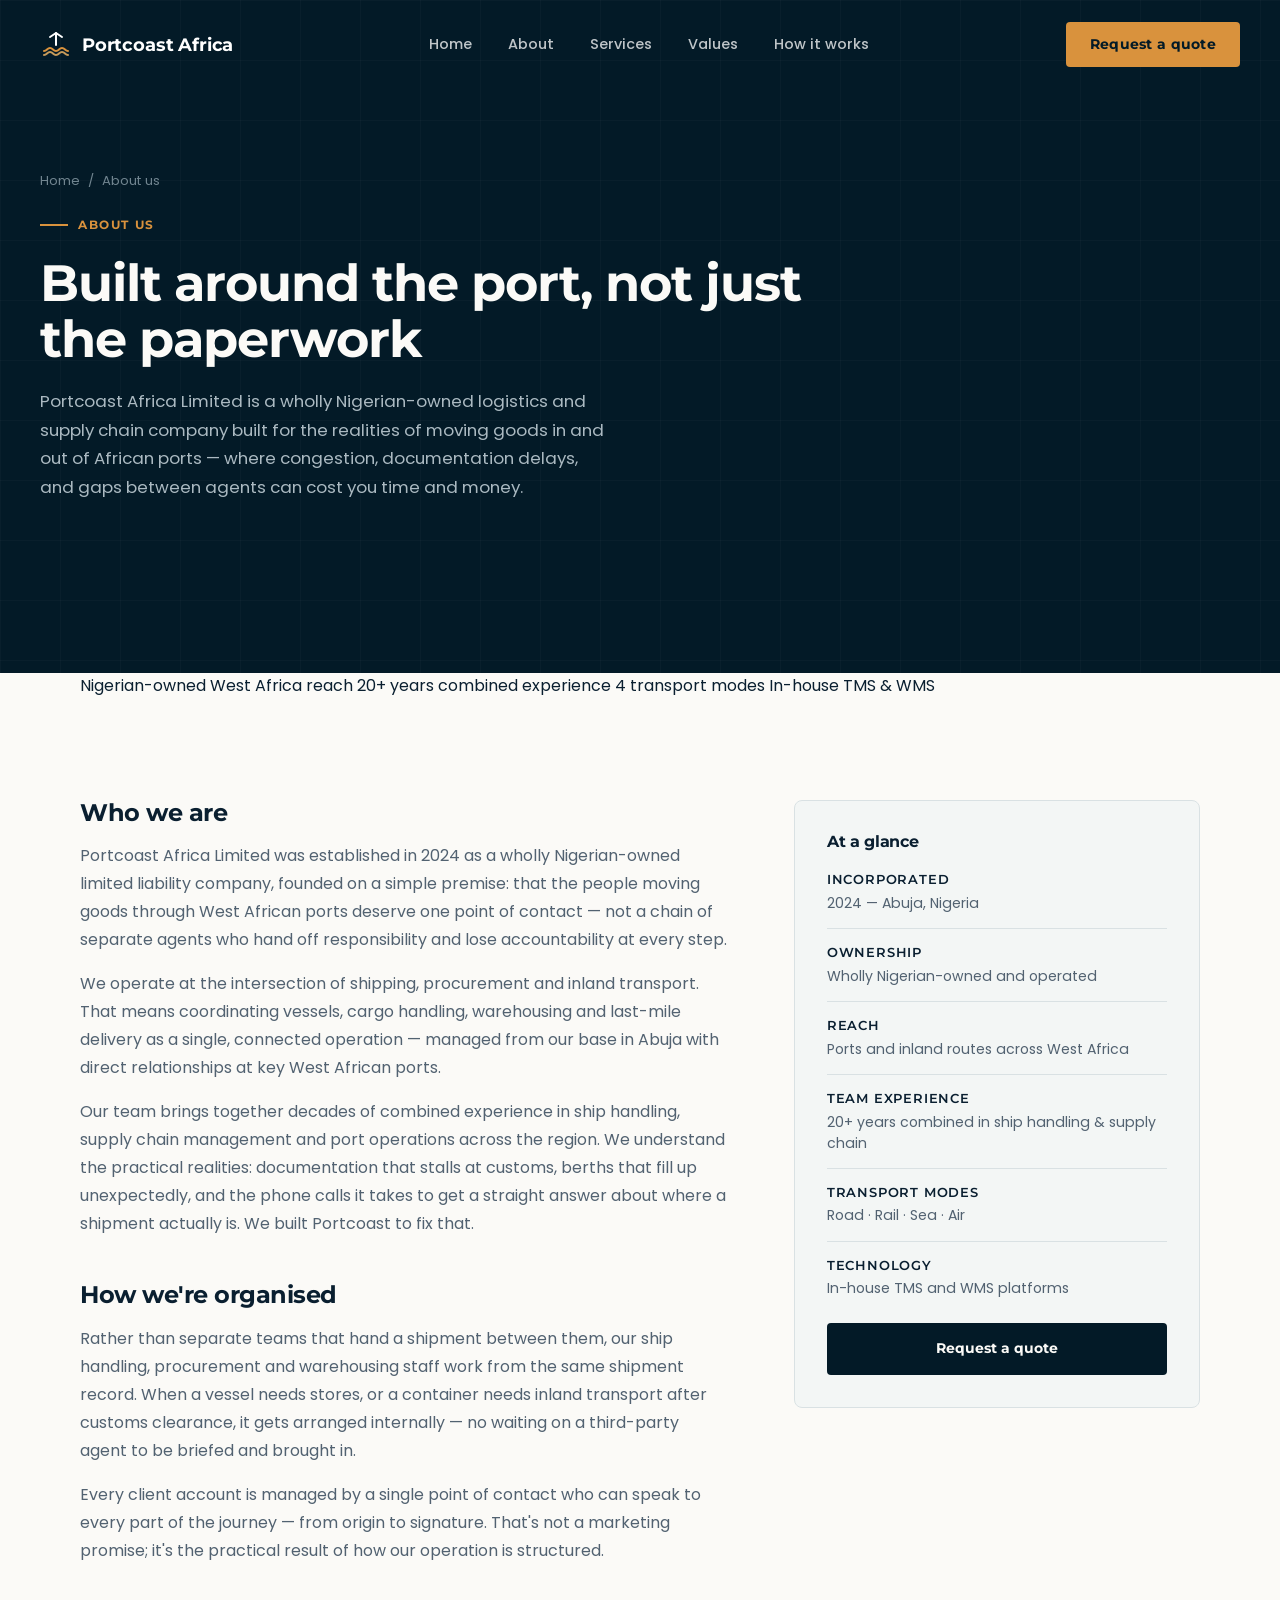
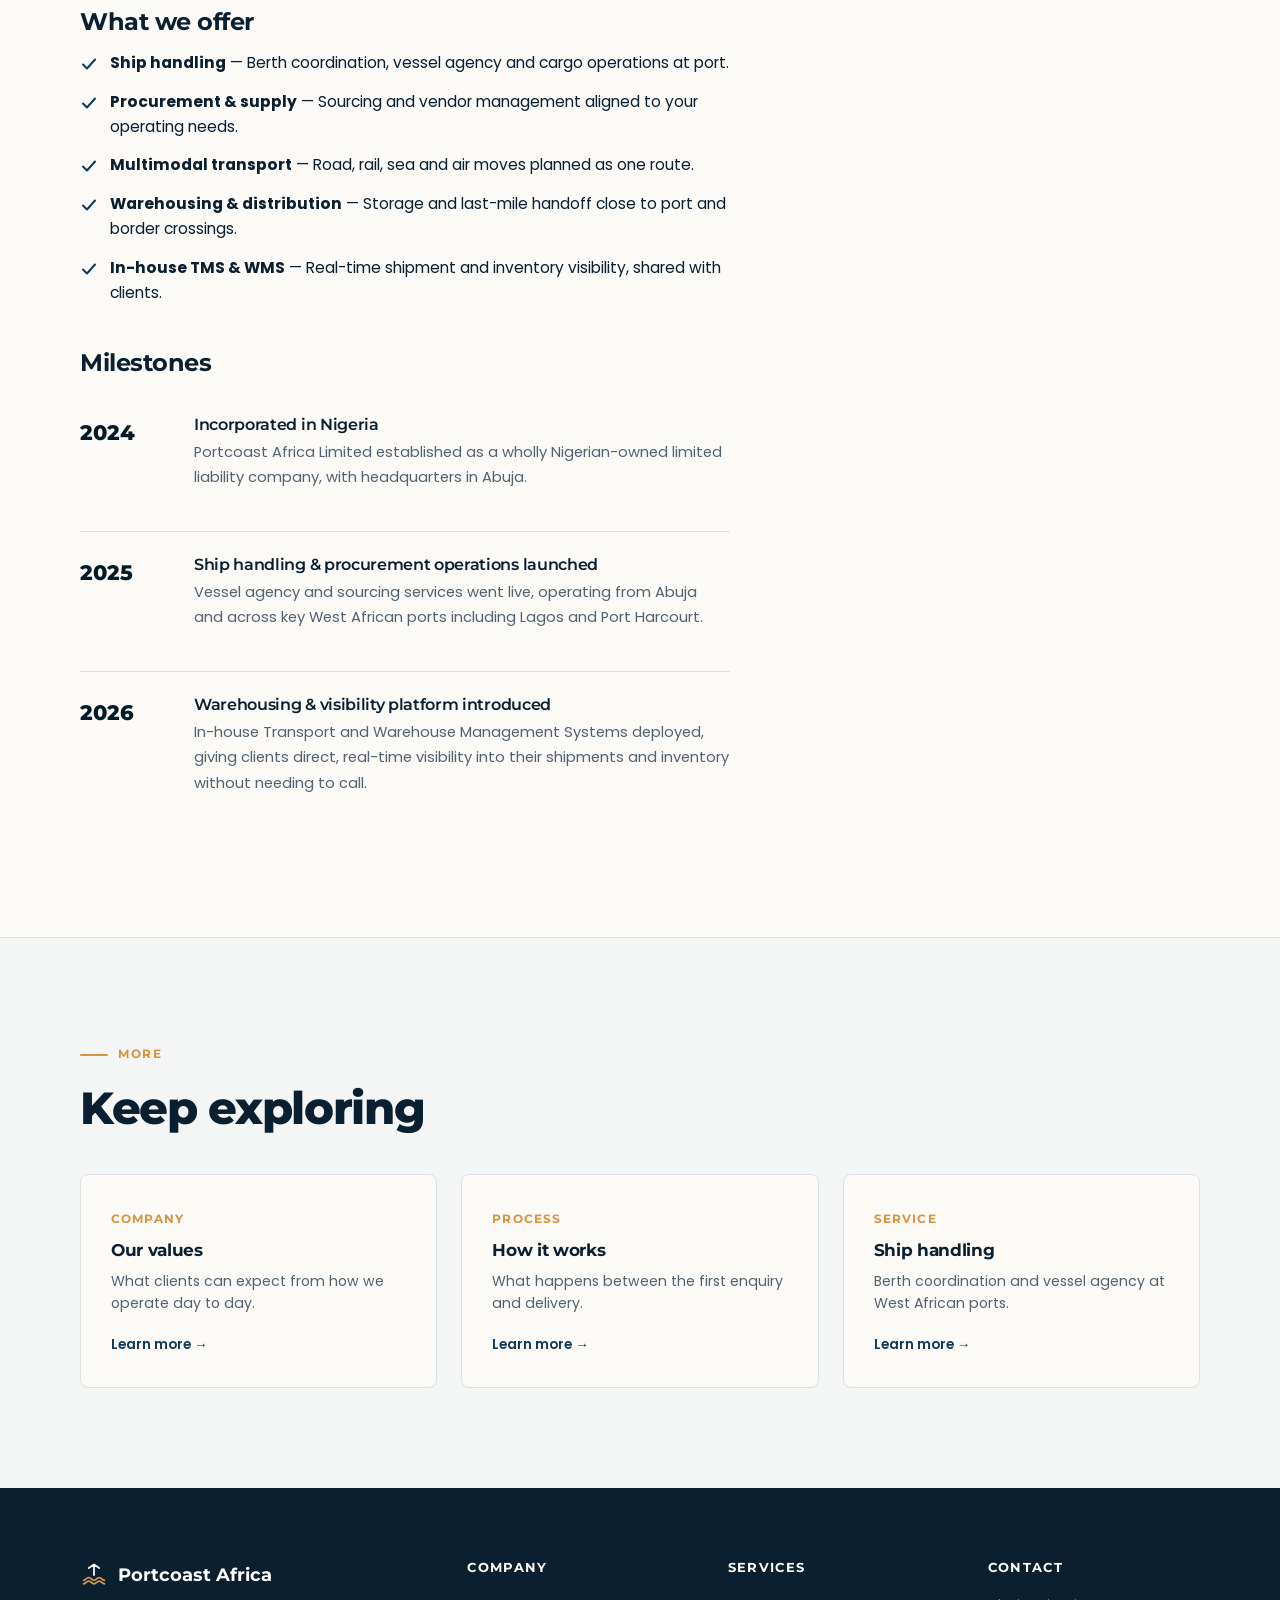
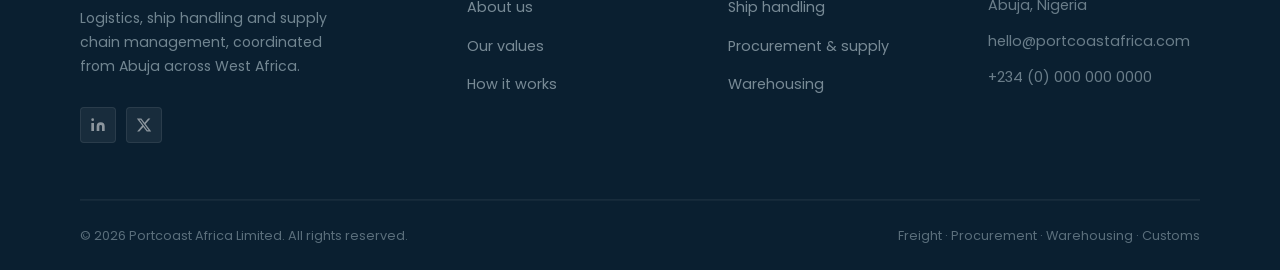
==== about.html @ c5ace239 "commit" ====
<!DOCTYPE html>
<html lang="en">

<head>
  <meta charset="UTF-8">
  <meta name="viewport" content="width=device-width, initial-scale=1.0">
  <title>About Us — Portcoast Africa Limited</title>
  <meta name="description"
    content="Learn who Portcoast Africa Limited is — a wholly Nigerian-owned logistics and supply chain company built for the realities of African ports.">
  <link rel="preconnect" href="https://fonts.googleapis.com">
  <link rel="preconnect" href="https://fonts.gstatic.com" crossorigin>
  <link
    href="https://fonts.googleapis.com/css2?family=Montserrat:wght@400;500;600;700;800&family=Poppins:wght@300;400;500;600;700&display=swap"
    rel="stylesheet">
  <link rel="stylesheet" href="styles.css">
</head>

<body>

  <header id="site-header">
    <div class="wrap nav">
      <a href="index.html" class="brand">
        <svg class="mark" viewBox="0 0 32 32" fill="none" xmlns="http://www.w3.org/2000/svg">
          <path d="M4 22C7 22 7 19 10 19C13 19 13 22 16 22C19 22 19 19 22 19C25 19 25 22 28 22" stroke="#D9923D"
            stroke-width="2" stroke-linecap="round" />
          <path d="M4 26C7 26 7 23 10 23C13 23 13 26 16 26C19 26 19 23 22 23C25 23 25 26 28 26" stroke="#C79B5B"
            stroke-width="2" stroke-linecap="round" />
          <path d="M16 4V16M16 4L22 8M16 4L10 8" stroke="#fff" stroke-width="2" stroke-linecap="round"
            stroke-linejoin="round" />
        </svg>
        Portcoast Africa
      </a>
      <ul class="navlinks">
        <li><a href="index.html">Home</a></li>
        <li><a href="about.html">About</a></li>
        <li><a href="index.html#services">Services</a></li>
        <li><a href="values.html">Values</a></li>
        <li><a href="how-it-works.html">How it works</a></li>
      </ul>
      <a href="index.html#quote" class="nav-cta">Request a quote</a>
    </div>
  </header>
  <script>
    const h = document.getElementById('site-header');
    window.addEventListener('scroll', () => { h.classList.toggle('scrolled', window.scrollY > 40); });
    h.classList.add('scrolled'); // always dark on interior pages
  </script>

  <!-- Page Hero -->
  <section class="page-hero">
    <div class="wrap page-hero-inner">
      <div class="breadcrumb">
        <a href="index.html">Home</a>
        <span>/</span>
        <span>About us</span>
      </div>
      <div class="eyebrow-line"><span class="dash"></span>ABOUT US</div>
      <h1>Built around the port, not just the paperwork</h1>
      <p class="lead">Portcoast Africa Limited is a wholly Nigerian-owned logistics and supply chain company built for
        the realities of moving goods in and out of African ports — where congestion, documentation delays, and gaps
        between agents can cost you time and money.</p>
    </div>
  </section>

  <!-- Quick Stats Strip -->
  <div class="strip">
    <div class="wrap">
      <span>Nigerian-owned</span>
      <span>West Africa reach</span>
      <span>20+ years combined experience</span>
      <span>4 transport modes</span>
      <span>In-house TMS &amp; WMS</span>
    </div>
  </div>

  <!-- Main About Content -->
  <section>
    <div class="wrap content-layout">
      <div class="content-main">

        <!-- Who We Are -->
        <h2>Who we are</h2>
        <p>Portcoast Africa Limited was established in 2024 as a wholly Nigerian-owned limited liability company,
          founded on a simple premise: that the people moving goods through West African ports deserve one point of
          contact — not a chain of separate agents who hand off responsibility and lose accountability at every step.</p>
        <p>We operate at the intersection of shipping, procurement and inland transport. That means coordinating
          vessels, cargo handling, warehousing and last-mile delivery as a single, connected operation — managed from
          our base in Abuja with direct relationships at key West African ports.</p>
        <p>Our team brings together decades of combined experience in ship handling, supply chain management and port
          operations across the region. We understand the practical realities: documentation that stalls at customs,
          berths that fill up unexpectedly, and the phone calls it takes to get a straight answer about where a
          shipment actually is. We built Portcoast to fix that.</p>

        <!-- How We're Organized -->
        <h2>How we're organised</h2>
        <p>Rather than separate teams that hand a shipment between them, our ship handling, procurement and
          warehousing staff work from the same shipment record. When a vessel needs stores, or a container needs
          inland transport after customs clearance, it gets arranged internally — no waiting on a third-party agent
          to be briefed and brought in.</p>
        <p>Every client account is managed by a single point of contact who can speak to every part of the journey —
          from origin to signature. That's not a marketing promise; it's the practical result of how our operation
          is structured.</p>

        <!-- What We Offer -->
        <h2>What we offer</h2>
        <ul class="plain">
          <li>
            <svg width="18" height="18" viewBox="0 0 18 18" fill="none">
              <path d="M3 9.5L7 13.5L15 4.5" stroke="#0F3A5C" stroke-width="2" stroke-linecap="round"
                stroke-linejoin="round" />
            </svg>
            <span><strong>Ship handling</strong> — Berth coordination, vessel agency and cargo operations at port.</span>
          </li>
          <li>
            <svg width="18" height="18" viewBox="0 0 18 18" fill="none">
              <path d="M3 9.5L7 13.5L15 4.5" stroke="#0F3A5C" stroke-width="2" stroke-linecap="round"
                stroke-linejoin="round" />
            </svg>
            <span><strong>Procurement &amp; supply</strong> — Sourcing and vendor management aligned to your operating needs.</span>
          </li>
          <li>
            <svg width="18" height="18" viewBox="0 0 18 18" fill="none">
              <path d="M3 9.5L7 13.5L15 4.5" stroke="#0F3A5C" stroke-width="2" stroke-linecap="round"
                stroke-linejoin="round" />
            </svg>
            <span><strong>Multimodal transport</strong> — Road, rail, sea and air moves planned as one route.</span>
          </li>
          <li>
            <svg width="18" height="18" viewBox="0 0 18 18" fill="none">
              <path d="M3 9.5L7 13.5L15 4.5" stroke="#0F3A5C" stroke-width="2" stroke-linecap="round"
                stroke-linejoin="round" />
            </svg>
            <span><strong>Warehousing &amp; distribution</strong> — Storage and last-mile handoff close to port and border crossings.</span>
          </li>
          <li>
            <svg width="18" height="18" viewBox="0 0 18 18" fill="none">
              <path d="M3 9.5L7 13.5L15 4.5" stroke="#0F3A5C" stroke-width="2" stroke-linecap="round"
                stroke-linejoin="round" />
            </svg>
            <span><strong>In-house TMS &amp; WMS</strong> — Real-time shipment and inventory visibility, shared with clients.</span>
          </li>
        </ul>

        <!-- Milestones -->
        <h2>Milestones</h2>
        <div class="timeline">
          <div class="tl-item">
            <div class="tl-year">2024</div>
            <div>
              <h3>Incorporated in Nigeria</h3>
              <p>Portcoast Africa Limited established as a wholly Nigerian-owned limited liability company, with
                headquarters in Abuja.</p>
            </div>
          </div>
          <div class="tl-item">
            <div class="tl-year">2025</div>
            <div>
              <h3>Ship handling &amp; procurement operations launched</h3>
              <p>Vessel agency and sourcing services went live, operating from Abuja and across key West African
                ports including Lagos and Port Harcourt.</p>
            </div>
          </div>
          <div class="tl-item">
            <div class="tl-year">2026</div>
            <div>
              <h3>Warehousing &amp; visibility platform introduced</h3>
              <p>In-house Transport and Warehouse Management Systems deployed, giving clients direct, real-time
                visibility into their shipments and inventory without needing to call.</p>
            </div>
          </div>
        </div>

      </div>

      <!-- Sidebar -->
      <aside class="sidebar-box">
        <h3>At a glance</h3>
        <ul>
          <li>
            <strong>Incorporated</strong>
            2024 — Abuja, Nigeria
          </li>
          <li>
            <strong>Ownership</strong>
            Wholly Nigerian-owned and operated
          </li>
          <li>
            <strong>Reach</strong>
            Ports and inland routes across West Africa
          </li>
          <li>
            <strong>Team experience</strong>
            20+ years combined in ship handling &amp; supply chain
          </li>
          <li>
            <strong>Transport modes</strong>
            Road · Rail · Sea · Air
          </li>
          <li>
            <strong>Technology</strong>
            In-house TMS and WMS platforms
          </li>
        </ul>
        <a href="index.html#quote" class="sidebar-cta">Request a quote</a>
      </aside>
    </div>
  </section>

  <!-- Related Links -->
  <section class="related">
    <div class="wrap">
      <div style="margin-bottom:40px;">
        <div class="section-label">More</div>
        <h2 class="section-title">Keep exploring</h2>
      </div>
      <div class="related-grid">
        <div class="related-card">
          <span>COMPANY</span>
          <h3>Our values</h3>
          <p>What clients can expect from how we operate day to day.</p>
          <a href="values.html">Learn more →</a>
        </div>
        <div class="related-card">
          <span>PROCESS</span>
          <h3>How it works</h3>
          <p>What happens between the first enquiry and delivery.</p>
          <a href="how-it-works.html">Learn more →</a>
        </div>
        <div class="related-card">
          <span>SERVICE</span>
          <h3>Ship handling</h3>
          <p>Berth coordination and vessel agency at West African ports.</p>
          <a href="ship-handling.html">Learn more →</a>
        </div>
      </div>
    </div>
  </section>

  <footer>
    <div class="wrap">
      <div class="footer-top">
        <div class="footer-brand-wrap">
          <a href="index.html" class="footer-brand">
            <svg width="28" height="28" viewBox="0 0 32 32" fill="none">
              <path d="M4 22C7 22 7 19 10 19C13 19 13 22 16 22C19 22 19 19 22 19C25 19 25 22 28 22" stroke="#D9923D" stroke-width="2" stroke-linecap="round" />
              <path d="M4 26C7 26 7 23 10 23C13 23 13 26 16 26C19 26 19 23 22 23C25 23 25 26 28 26" stroke="#C79B5B" stroke-width="2" stroke-linecap="round" />
              <path d="M16 4V16M16 4L22 8M16 4L10 8" stroke="white" stroke-width="2" stroke-linecap="round" stroke-linejoin="round" />
            </svg>
            Portcoast Africa
          </a>
          <p>Logistics, ship handling and supply chain management, coordinated from Abuja across West Africa.</p>
          <div class="footer-socials">
            <a href="#" class="footer-social" aria-label="LinkedIn"><svg viewBox="0 0 24 24" fill="currentColor"><path d="M16 8a6 6 0 0 1 6 6v7h-4v-7a2 2 0 0 0-2-2 2 2 0 0 0-2 2v7h-4v-7a6 6 0 0 1 6-6z"/><rect x="2" y="9" width="4" height="12"/><circle cx="4" cy="4" r="2"/></svg></a>
            <a href="#" class="footer-social" aria-label="Twitter"><svg viewBox="0 0 24 24" fill="currentColor"><path d="M18.244 2.25h3.308l-7.227 8.26 8.502 11.24H16.17l-5.214-6.817L4.99 21.75H1.68l7.73-8.835L1.254 2.25H8.08l4.713 6.231zm-1.161 17.52h1.833L7.084 4.126H5.117z"/></svg></a>
          </div>
        </div>
        <div class="footer-col">
          <h4>Company</h4>
          <ul>
            <li><a href="about.html">About us</a></li>
            <li><a href="values.html">Our values</a></li>
            <li><a href="how-it-works.html">How it works</a></li>
          </ul>
        </div>
        <div class="footer-col">
          <h4>Services</h4>
          <ul>
            <li><a href="ship-handling.html">Ship handling</a></li>
            <li><a href="procurement-supply.html">Procurement &amp; supply</a></li>
            <li><a href="warehousing.html">Warehousing</a></li>
          </ul>
        </div>
        <div class="footer-col">
          <h4>Contact</h4>
          <ul>
            <li>Abuja, Nigeria</li>
            <li>hello@portcoastafrica.com</li>
            <li>+234 (0) 000 000 0000</li>
          </ul>
        </div>
      </div>
      <div class="footer-bottom">
        <span>© 2026 Portcoast Africa Limited. All rights reserved.</span>
        <span>Freight · Procurement · Warehousing · Customs</span>
      </div>
    </div>
  </footer>

</body>

</html>
---- styles.css ----
/* =============================================
   PORTCOAST AFRICA — Redesigned Stylesheet
   Style inspired by BSL Africa: bold, modern,
   full-bleed sections, strong typographic scale
   ============================================= */

/* ---------- Design Tokens ---------- */
:root {
  --ink: #0A1F30;
  --sea: #0F3A5C;
  --sea-deep: #031a27;
  --sea-mid: #0d3350;
  --foam: #F3F6F5;
  --paper: #FBFAF7;
  --sand: #D9923D;
  --sand-light: #e8a54e;
  --sand-dim: #E4D3B4;
  --slate: #526271;
  --line: #D9E1E3;
  --font-heading: 'Montserrat', sans-serif;
  --font-body: 'Poppins', sans-serif;
  --radius: 4px;
  --radius-lg: 8px;
  --transition: 0.22s ease;
}

/* ---------- Reset & Base ---------- */
*, *::before, *::after {
  box-sizing: border-box;
  margin: 0;
  padding: 0;
}

html {
  scroll-behavior: smooth;
  font-size: 16px;
}

body {
  font-family: var(--font-body);
  color: var(--ink);
  background: var(--paper);
  line-height: 1.65;
  -webkit-font-smoothing: antialiased;
  overflow-x: hidden;
}

h1, h2, h3, h4, h5 {
  font-family: var(--font-heading);
  color: var(--ink);
  font-weight: 700;
  line-height: 1.1;
  letter-spacing: -0.02em;
}

p { margin: 0; }

a { color: inherit; }

img, svg { display: block; max-width: 100%; }

:focus-visible {
  outline: 2px solid var(--sand);
  outline-offset: 3px;
}

@media (prefers-reduced-motion: reduce) {
  *, *::before, *::after {
    animation-duration: 0.01ms !important;
    transition-duration: 0.01ms !important;
  }
}

/* ---------- Layout ---------- */
.wrap {
  max-width: 1200px;
  margin: 0 auto;
  padding: 0 40px;
}

@media (max-width: 640px) {
  .wrap { padding: 0 20px; }
}

section {
  padding: 100px 0;
}

@media (max-width: 640px) {
  section { padding: 64px 0; }
}

/* ---------- Header / Nav ---------- */
header {
  position: fixed;
  top: 0;
  left: 0;
  right: 0;
  z-index: 100;
  transition: background var(--transition), box-shadow var(--transition);
  background: transparent;
}

header.scrolled {
  background: rgba(3, 26, 39, 0.97);
  backdrop-filter: blur(12px);
  box-shadow: 0 2px 20px rgba(0,0,0,0.25);
}

.nav {
  display: flex;
  align-items: center;
  justify-content: space-between;
  padding: 22px 0;
  transition: padding var(--transition);
}

header.scrolled .nav {
  padding: 14px 0;
}

.brand {
  display: flex;
  align-items: center;
  gap: 10px;
  font-family: var(--font-heading);
  font-weight: 700;
  font-size: 1.1rem;
  color: #fff;
  text-decoration: none;
  letter-spacing: -0.01em;
}

.brand .mark {
  width: 32px;
  height: 32px;
}

.navlinks {
  display: flex;
  gap: 36px;
  list-style: none;
}

.navlinks a {
  text-decoration: none;
  color: rgba(255,255,255,0.75);
  font-size: 0.9rem;
  font-weight: 500;
  transition: color var(--transition);
  position: relative;
}

.navlinks a::after {
  content: '';
  position: absolute;
  bottom: -4px;
  left: 0;
  width: 0;
  height: 2px;
  background: var(--sand);
  transition: width var(--transition);
}

.navlinks a:hover {
  color: #fff;
}

.navlinks a:hover::after {
  width: 100%;
}

.nav-cta {
  background: var(--sand);
  color: var(--sea-deep);
  text-decoration: none;
  padding: 11px 24px;
  border-radius: var(--radius);
  font-size: 0.88rem;
  font-weight: 700;
  font-family: var(--font-heading);
  letter-spacing: 0.02em;
  transition: background var(--transition), transform var(--transition);
}

.nav-cta:hover {
  background: var(--sand-light);
  transform: translateY(-1px);
}

@media (max-width: 860px) {
  .navlinks { display: none; }
}

/* ---------- Hero ---------- */
.hero {
  position: relative;
  min-height: 100vh;
  display: flex;
  align-items: center;
  overflow: hidden;
  background: var(--sea-deep);
}

.hero-bg {
  position: absolute;
  inset: 0;
  background:
    radial-gradient(ellipse 80% 60% at 70% 50%, rgba(15,58,92,0.6) 0%, transparent 70%),
    linear-gradient(135deg, #031a27 0%, #0d3350 40%, #031a27 100%);
  z-index: 0;
}

/* Animated grid pattern overlay */
.hero-bg::before {
  content: '';
  position: absolute;
  inset: 0;
  background-image:
    linear-gradient(rgba(255,255,255,0.03) 1px, transparent 1px),
    linear-gradient(90deg, rgba(255,255,255,0.03) 1px, transparent 1px);
  background-size: 60px 60px;
  z-index: 1;
}

/* Glowing orb */
.hero-bg::after {
  content: '';
  position: absolute;
  top: 10%;
  right: 8%;
  width: 420px;
  height: 420px;
  background: radial-gradient(circle, rgba(217,146,61,0.18) 0%, transparent 70%);
  border-radius: 50%;
  z-index: 2;
  animation: pulse 6s ease-in-out infinite;
}

@keyframes pulse {
  0%, 100% { transform: scale(1); opacity: 1; }
  50% { transform: scale(1.1); opacity: 0.7; }
}

.hero-inner {
  position: relative;
  z-index: 10;
  display: grid;
  grid-template-columns: 1.1fr 0.9fr;
  gap: 60px;
  align-items: center;
  padding: 140px 0 80px;
}

@media (max-width: 900px) {
  .hero-inner {
    grid-template-columns: 1fr;
    padding: 120px 0 60px;
    gap: 48px;
  }
}

.hero-eyebrow {
  display: inline-flex;
  align-items: center;
  gap: 10px;
  color: var(--sand);
  font-size: 0.78rem;
  font-weight: 700;
  font-family: var(--font-heading);
  letter-spacing: 0.12em;
  text-transform: uppercase;
  margin-bottom: 28px;
  padding: 6px 16px;
  border: 1px solid rgba(217,146,61,0.4);
  border-radius: 100px;
  width: fit-content;
}

.hero-eyebrow .dot {
  width: 6px;
  height: 6px;
  background: var(--sand);
  border-radius: 50%;
  animation: blink 2s ease-in-out infinite;
}

@keyframes blink {
  0%, 100% { opacity: 1; }
  50% { opacity: 0.3; }
}

.hero h1 {
  font-size: clamp(2.8rem, 5vw, 4.2rem);
  line-height: 1.05;
  color: #fff;
  max-width: 14ch;
  margin-bottom: 28px;
  font-weight: 800;
}

.hero h1 .accent {
  color: var(--sand);
  display: block;
}

.hero p.lead {
  font-size: 1.1rem;
  color: rgba(201,214,221,0.9);
  max-width: 48ch;
  line-height: 1.7;
  margin-bottom: 40px;
}

.hero-ctas {
  display: flex;
  gap: 16px;
  flex-wrap: wrap;
  margin-bottom: 60px;
}

.btn-primary {
  background: var(--sand);
  color: var(--sea-deep);
  text-decoration: none;
  padding: 15px 32px;
  border-radius: var(--radius);
  font-weight: 700;
  font-family: var(--font-heading);
  font-size: 0.92rem;
  letter-spacing: 0.02em;
  transition: background var(--transition), transform var(--transition), box-shadow var(--transition);
  box-shadow: 0 4px 16px rgba(217,146,61,0.3);
}

.btn-primary:hover {
  background: var(--sand-light);
  transform: translateY(-2px);
  box-shadow: 0 8px 24px rgba(217,146,61,0.4);
}

.btn-ghost {
  border: 1.5px solid rgba(255,255,255,0.3);
  color: #fff;
  text-decoration: none;
  padding: 14px 32px;
  border-radius: var(--radius);
  font-weight: 600;
  font-family: var(--font-heading);
  font-size: 0.92rem;
  transition: border-color var(--transition), background var(--transition), transform var(--transition);
}

.btn-ghost:hover {
  border-color: rgba(255,255,255,0.7);
  background: rgba(255,255,255,0.06);
  transform: translateY(-2px);
}

.hero-stats {
  display: flex;
  gap: 0;
  border-top: 1px solid rgba(255,255,255,0.1);
  padding-top: 36px;
}

.hero-stat {
  flex: 1;
  padding-right: 32px;
  border-right: 1px solid rgba(255,255,255,0.1);
  margin-right: 32px;
}

.hero-stat:last-child {
  border-right: none;
  margin-right: 0;
  padding-right: 0;
}

.hero-stat strong {
  display: block;
  font-family: var(--font-heading);
  font-size: 2.4rem;
  font-weight: 800;
  color: var(--sand);
  line-height: 1;
  margin-bottom: 6px;
}

.hero-stat span {
  font-size: 0.8rem;
  color: rgba(159,178,188,0.9);
  line-height: 1.4;
}

/* Hero right: visual card */
.hero-visual {
  position: relative;
}

.hero-card {
  background: rgba(255,255,255,0.04);
  border: 1px solid rgba(255,255,255,0.1);
  border-radius: var(--radius-lg);
  backdrop-filter: blur(10px);
  overflow: hidden;
}

.hero-card-top {
  background: var(--sea-mid);
  padding: 20px 24px;
  border-bottom: 1px solid rgba(255,255,255,0.08);
  display: flex;
  align-items: center;
  gap: 12px;
}

.hero-card-dots span {
  display: inline-block;
  width: 10px;
  height: 10px;
  border-radius: 50%;
  background: rgba(255,255,255,0.2);
}

.hero-card-dots span:first-child { background: rgba(217,146,61,0.6); }
.hero-card-dots span:nth-child(2) { background: rgba(255,255,255,0.3); }

.hero-card-title {
  font-size: 0.78rem;
  color: rgba(255,255,255,0.5);
  font-family: var(--font-heading);
  font-weight: 600;
  letter-spacing: 0.08em;
}

.hero-card-body {
  padding: 24px;
}

.panel-row {
  display: flex;
  justify-content: space-between;
  align-items: center;
  padding: 14px 0;
  border-bottom: 1px solid rgba(255,255,255,0.07);
  font-size: 0.88rem;
  color: rgba(255,255,255,0.8);
}

.panel-row:last-child { border-bottom: none; }

.panel-row .status {
  font-size: 0.72rem;
  padding: 4px 12px;
  border-radius: 100px;
  font-weight: 600;
  font-family: var(--font-heading);
  letter-spacing: 0.04em;
}

.status.in-transit {
  background: rgba(217,146,61,0.2);
  color: var(--sand);
  border: 1px solid rgba(217,146,61,0.3);
}

.status.cleared {
  background: rgba(80,200,120,0.15);
  color: #7cd9a0;
  border: 1px solid rgba(80,200,120,0.25);
}

.status.loading {
  background: rgba(100,160,220,0.15);
  color: #9fb8d8;
  border: 1px solid rgba(100,160,220,0.2);
}

.hero-badge {
  position: absolute;
  bottom: -18px;
  right: -18px;
  background: var(--sand);
  color: var(--sea-deep);
  border-radius: var(--radius-lg);
  padding: 18px 22px;
  text-align: center;
  box-shadow: 0 8px 32px rgba(217,146,61,0.4);
}

.hero-badge strong {
  display: block;
  font-family: var(--font-heading);
  font-size: 1.8rem;
  font-weight: 800;
  line-height: 1;
}

.hero-badge span {
  font-size: 0.72rem;
  font-weight: 600;
  opacity: 0.85;
  display: block;
  margin-top: 4px;
}

@media (max-width: 900px) {
  .hero-badge { display: none; }
}

/* ---------- Scroll-down cue ---------- */
.scroll-cue {
  position: absolute;
  bottom: 36px;
  left: 50%;
  transform: translateX(-50%);
  z-index: 10;
  display: flex;
  flex-direction: column;
  align-items: center;
  gap: 8px;
  color: rgba(255,255,255,0.35);
  font-size: 0.7rem;
  font-family: var(--font-heading);
  letter-spacing: 0.1em;
  text-transform: uppercase;
  animation: bounce 2.5s ease-in-out infinite;
}

.scroll-cue svg {
  width: 20px;
  height: 20px;
}

@keyframes bounce {
  0%, 100% { transform: translateX(-50%) translateY(0); }
  50% { transform: translateX(-50%) translateY(8px); }
}

/* ---------- Partner Marquee ---------- */
.partners {
  background: var(--sea-deep);
  border-top: 1px solid rgba(255,255,255,0.06);
  border-bottom: 1px solid rgba(255,255,255,0.06);
  padding: 32px 0;
  overflow: hidden;
}

.partners-label {
  text-align: center;
  font-size: 0.72rem;
  font-family: var(--font-heading);
  font-weight: 600;
  letter-spacing: 0.14em;
  text-transform: uppercase;
  color: rgba(255,255,255,0.3);
  margin-bottom: 24px;
}

.marquee-track {
  display: flex;
  width: max-content;
  animation: marquee 28s linear infinite;
  gap: 0;
}

.marquee-track:hover {
  animation-play-state: paused;
}

@keyframes marquee {
  0% { transform: translateX(0); }
  100% { transform: translateX(-50%); }
}

.partner-item {
  display: flex;
  align-items: center;
  gap: 14px;
  padding: 0 48px;
  border-right: 1px solid rgba(255,255,255,0.08);
  white-space: nowrap;
}

.partner-logo {
  display: flex;
  align-items: center;
  gap: 10px;
  opacity: 0.55;
  transition: opacity var(--transition);
  filter: grayscale(1) brightness(2);
}

.partner-logo:hover { opacity: 0.9; }

.partner-logo svg {
  width: auto;
  height: 22px;
}

.partner-logo span {
  font-family: var(--font-heading);
  font-weight: 700;
  font-size: 0.9rem;
  color: #fff;
  letter-spacing: 0.04em;
}

/* ---------- Services Strip (old .strip) ---------- */
.services-strip {
  background: var(--sand);
  padding: 14px 0;
  overflow: hidden;
}

.strip-track {
  display: flex;
  width: max-content;
  animation: marquee 22s linear infinite;
}

.strip-track span {
  font-family: var(--font-heading);
  font-size: 0.78rem;
  font-weight: 700;
  letter-spacing: 0.1em;
  text-transform: uppercase;
  color: var(--sea-deep);
  padding: 0 36px;
  display: flex;
  align-items: center;
  gap: 24px;
  white-space: nowrap;
}

.strip-track span::after {
  content: '◆';
  font-size: 0.5rem;
}

/* ---------- Section Shell ---------- */
.section-label {
  display: inline-flex;
  align-items: center;
  gap: 10px;
  color: var(--sand);
  font-size: 0.72rem;
  font-weight: 700;
  font-family: var(--font-heading);
  letter-spacing: 0.14em;
  text-transform: uppercase;
  margin-bottom: 20px;
}

.section-label::before {
  content: '';
  display: block;
  width: 28px;
  height: 2px;
  background: var(--sand);
  border-radius: 2px;
}

.section-title {
  font-size: clamp(1.9rem, 3.5vw, 2.8rem);
  font-weight: 800;
  line-height: 1.1;
  margin-bottom: 20px;
  letter-spacing: -0.03em;
}

.section-desc {
  color: var(--slate);
  font-size: 1.05rem;
  line-height: 1.7;
  max-width: 54ch;
}

.section-head-flex {
  display: flex;
  align-items: flex-end;
  justify-content: space-between;
  gap: 24px;
  margin-bottom: 56px;
  flex-wrap: wrap;
}

/* ---------- Services Grid ---------- */
.services {
  background: var(--paper);
}

.service-grid {
  display: grid;
  grid-template-columns: repeat(3, 1fr);
  gap: 24px;
}

@media (max-width: 900px) {
  .service-grid { grid-template-columns: repeat(2, 1fr); }
}

@media (max-width: 560px) {
  .service-grid { grid-template-columns: 1fr; }
}

.service-card {
  background: var(--foam);
  border: 1px solid var(--line);
  border-radius: var(--radius-lg);
  padding: 36px 30px;
  display: flex;
  flex-direction: column;
  gap: 16px;
  transition: transform var(--transition), box-shadow var(--transition), border-color var(--transition);
  position: relative;
  overflow: hidden;
}

.service-card::before {
  content: '';
  position: absolute;
  top: 0;
  left: 0;
  right: 0;
  height: 3px;
  background: var(--sand);
  transform: scaleX(0);
  transform-origin: left;
  transition: transform var(--transition);
}

.service-card:hover {
  transform: translateY(-6px);
  box-shadow: 0 16px 48px rgba(10,31,48,0.1);
  border-color: rgba(217,146,61,0.3);
}

.service-card:hover::before {
  transform: scaleX(1);
}

.service-icon {
  width: 52px;
  height: 52px;
  background: rgba(15,58,92,0.08);
  border-radius: var(--radius);
  display: flex;
  align-items: center;
  justify-content: center;
  color: var(--sea);
}

.service-icon svg {
  width: 26px;
  height: 26px;
}

.service-card h3 {
  font-size: 1.1rem;
  font-weight: 700;
  color: var(--ink);
}

.service-card p {
  color: var(--slate);
  font-size: 0.93rem;
  line-height: 1.65;
  flex: 1;
}

.service-link {
  display: inline-flex;
  align-items: center;
  gap: 6px;
  color: var(--sea);
  font-size: 0.85rem;
  font-weight: 600;
  font-family: var(--font-heading);
  text-decoration: none;
  transition: gap var(--transition), color var(--transition);
}

.service-link:hover {
  gap: 10px;
  color: var(--sand);
}

/* ---------- Why Choose Us (Feature Split) ---------- */
.why {
  background: var(--sea-deep);
  color: #fff;
  position: relative;
  overflow: hidden;
}

.why::before {
  content: '';
  position: absolute;
  inset: 0;
  background-image:
    linear-gradient(rgba(255,255,255,0.025) 1px, transparent 1px),
    linear-gradient(90deg, rgba(255,255,255,0.025) 1px, transparent 1px);
  background-size: 60px 60px;
}

.why-grid {
  position: relative;
  z-index: 2;
  display: grid;
  grid-template-columns: 1fr 1fr;
  gap: 80px;
  align-items: center;
}

@media (max-width: 860px) {
  .why-grid { grid-template-columns: 1fr; gap: 48px; }
}

.why-copy .section-title { color: #fff; }

.why-copy p {
  color: rgba(201,214,221,0.85);
  margin-bottom: 20px;
  font-size: 1.02rem;
  line-height: 1.75;
}

.why-features {
  display: grid;
  grid-template-columns: 1fr 1fr;
  gap: 20px;
  margin-top: 40px;
}

.why-feature {
  background: rgba(255,255,255,0.04);
  border: 1px solid rgba(255,255,255,0.08);
  border-radius: var(--radius);
  padding: 20px;
  transition: background var(--transition);
}

.why-feature:hover {
  background: rgba(255,255,255,0.07);
}

.why-feature-icon {
  width: 38px;
  height: 38px;
  background: rgba(217,146,61,0.15);
  border-radius: var(--radius);
  display: flex;
  align-items: center;
  justify-content: center;
  color: var(--sand);
  margin-bottom: 12px;
}

.why-feature-icon svg { width: 20px; height: 20px; }

.why-feature h4 {
  font-size: 0.92rem;
  font-weight: 700;
  color: #fff;
  margin-bottom: 6px;
}

.why-feature p {
  font-size: 0.82rem;
  color: rgba(175,192,201,0.8);
  margin: 0;
  line-height: 1.6;
}

/* Why right side: metrics */
.why-metrics {
  display: grid;
  grid-template-columns: 1fr 1fr;
  gap: 16px;
}

.metric-card {
  background: rgba(255,255,255,0.04);
  border: 1px solid rgba(255,255,255,0.1);
  border-radius: var(--radius-lg);
  padding: 32px 24px;
  text-align: center;
  transition: background var(--transition), transform var(--transition);
  position: relative;
  overflow: hidden;
}

.metric-card::after {
  content: '';
  position: absolute;
  bottom: 0;
  left: 0;
  right: 0;
  height: 2px;
  background: var(--sand);
  opacity: 0;
  transition: opacity var(--transition);
}

.metric-card:hover {
  background: rgba(255,255,255,0.07);
  transform: translateY(-4px);
}

.metric-card:hover::after { opacity: 1; }

.metric-card strong {
  display: block;
  font-family: var(--font-heading);
  font-size: 2.8rem;
  font-weight: 800;
  color: var(--sand);
  line-height: 1;
  margin-bottom: 10px;
}

.metric-card span {
  font-size: 0.82rem;
  color: rgba(175,192,201,0.8);
  line-height: 1.5;
}

/* ---------- Process / How it Works ---------- */
.process {
  background: var(--foam);
}

.steps-grid {
  display: grid;
  grid-template-columns: repeat(4, 1fr);
  gap: 0;
  position: relative;
  margin-top: 56px;
}

.steps-grid::before {
  content: '';
  position: absolute;
  top: 24px;
  left: calc(12.5% + 20px);
  right: calc(12.5% + 20px);
  height: 2px;
  background: linear-gradient(90deg, var(--sand) 0%, rgba(217,146,61,0.2) 100%);
  z-index: 0;
}

@media (max-width: 860px) {
  .steps-grid { grid-template-columns: repeat(2, 1fr); gap: 32px; }
  .steps-grid::before { display: none; }
}

@media (max-width: 480px) {
  .steps-grid { grid-template-columns: 1fr; }
}

.step {
  padding: 0 24px;
  position: relative;
  z-index: 1;
}

.step-num {
  width: 48px;
  height: 48px;
  background: var(--sand);
  border-radius: 50%;
  display: flex;
  align-items: center;
  justify-content: center;
  font-family: var(--font-heading);
  font-weight: 800;
  font-size: 1.05rem;
  color: var(--sea-deep);
  margin-bottom: 24px;
  box-shadow: 0 4px 16px rgba(217,146,61,0.35);
}

.step h3 {
  font-size: 1rem;
  font-weight: 700;
  color: var(--ink);
  margin-bottom: 10px;
}

.step p {
  color: var(--slate);
  font-size: 0.88rem;
  line-height: 1.65;
}

/* ---------- Visibility / Tech Panel ---------- */
.tech {
  background: var(--paper);
}

.tech-grid {
  display: grid;
  grid-template-columns: 1fr 1fr;
  gap: 72px;
  align-items: center;
}

@media (max-width: 860px) {
  .tech-grid { grid-template-columns: 1fr; gap: 48px; }
}

.tech-copy p {
  color: var(--slate);
  margin-bottom: 18px;
  font-size: 1.02rem;
  line-height: 1.75;
}

.tech-metrics {
  display: grid;
  grid-template-columns: 1fr 1fr;
  gap: 20px;
  margin-top: 36px;
}

.metric {
  border-left: 3px solid var(--sand);
  padding-left: 18px;
}

.metric strong {
  display: block;
  font-family: var(--font-heading);
  font-size: 1.8rem;
  font-weight: 800;
  color: var(--ink);
}

.metric span {
  color: var(--slate);
  font-size: 0.84rem;
  line-height: 1.5;
}

.panel {
  background: var(--sea-deep);
  border-radius: var(--radius-lg);
  overflow: hidden;
  box-shadow: 0 24px 64px rgba(3,26,39,0.3);
}

.panel-header {
  background: var(--sea-mid);
  padding: 18px 24px;
  border-bottom: 1px solid rgba(255,255,255,0.07);
  display: flex;
  align-items: center;
  justify-content: space-between;
}

.panel-header-title {
  font-family: var(--font-heading);
  font-size: 0.78rem;
  font-weight: 700;
  letter-spacing: 0.1em;
  text-transform: uppercase;
  color: rgba(255,255,255,0.5);
}

.panel-live {
  display: flex;
  align-items: center;
  gap: 6px;
  font-size: 0.72rem;
  color: #7cd9a0;
  font-weight: 600;
}

.panel-live::before {
  content: '';
  width: 7px;
  height: 7px;
  background: #7cd9a0;
  border-radius: 50%;
  animation: blink 1.5s ease-in-out infinite;
}

.panel-body {
  padding: 8px 24px 24px;
  color: var(--paper);
}

.panel-body .panel-row {
  color: rgba(255,255,255,0.8);
}

/* ---------- Values ---------- */
.values {
  background: var(--sea-deep);
  position: relative;
  overflow: hidden;
}

.values::before {
  content: '';
  position: absolute;
  inset: 0;
  background-image:
    linear-gradient(rgba(255,255,255,0.02) 1px, transparent 1px),
    linear-gradient(90deg, rgba(255,255,255,0.02) 1px, transparent 1px);
  background-size: 60px 60px;
}

.values .section-title { color: #fff; }
.values .section-desc { color: rgba(201,214,221,0.8); }

.value-grid {
  position: relative;
  z-index: 1;
  display: grid;
  grid-template-columns: repeat(4, 1fr);
  gap: 20px;
  margin-top: 56px;
}

@media (max-width: 900px) {
  .value-grid { grid-template-columns: repeat(2, 1fr); }
}

@media (max-width: 480px) {
  .value-grid { grid-template-columns: 1fr; }
}

.value {
  background: rgba(255,255,255,0.04);
  border: 1px solid rgba(255,255,255,0.08);
  border-radius: var(--radius-lg);
  padding: 32px 26px;
  transition: background var(--transition), transform var(--transition), border-color var(--transition);
  position: relative;
  overflow: hidden;
}

.value:hover {
  background: rgba(255,255,255,0.07);
  transform: translateY(-4px);
  border-color: rgba(217,146,61,0.3);
}

.value-num {
  font-family: var(--font-heading);
  font-size: 3rem;
  font-weight: 800;
  color: rgba(217,146,61,0.15);
  line-height: 1;
  position: absolute;
  top: 16px;
  right: 20px;
  letter-spacing: -0.04em;
}

.value h3 {
  font-size: 1.08rem;
  font-weight: 700;
  color: #fff;
  margin-bottom: 12px;
  margin-top: 8px;
}

.value p {
  color: rgba(175,192,201,0.85);
  font-size: 0.9rem;
  line-height: 1.65;
}

.value-icon {
  width: 44px;
  height: 44px;
  background: rgba(217,146,61,0.12);
  border-radius: var(--radius);
  display: flex;
  align-items: center;
  justify-content: center;
  color: var(--sand);
  margin-bottom: 20px;
}

.value-icon svg { width: 22px; height: 22px; }

/* ---------- Quote / CTA ---------- */
.quote {
  background: var(--paper);
}

.quote-wrapper {
  background: var(--sea-deep);
  border-radius: var(--radius-lg);
  overflow: hidden;
  display: grid;
  grid-template-columns: 1fr 1.2fr;
  box-shadow: 0 24px 80px rgba(3,26,39,0.25);
  position: relative;
}

.quote-wrapper::before {
  content: '';
  position: absolute;
  inset: 0;
  background-image:
    linear-gradient(rgba(255,255,255,0.02) 1px, transparent 1px),
    linear-gradient(90deg, rgba(255,255,255,0.02) 1px, transparent 1px);
  background-size: 40px 40px;
  pointer-events: none;
}

@media (max-width: 860px) {
  .quote-wrapper { grid-template-columns: 1fr; }
}

.quote-left {
  padding: 64px 56px;
  position: relative;
  z-index: 1;
  display: flex;
  flex-direction: column;
  justify-content: center;
}

@media (max-width: 640px) {
  .quote-left { padding: 40px 28px; }
}

.quote-left h2 {
  color: #fff;
  font-size: clamp(1.8rem, 3vw, 2.5rem);
  margin-bottom: 18px;
}

.quote-left p {
  color: rgba(201,214,221,0.8);
  font-size: 1rem;
  line-height: 1.7;
  margin-bottom: 36px;
}

.quote-contacts {
  display: flex;
  flex-direction: column;
  gap: 14px;
}

.quote-contact {
  display: flex;
  align-items: center;
  gap: 12px;
  color: rgba(255,255,255,0.7);
  font-size: 0.9rem;
}

.quote-contact svg {
  width: 18px;
  height: 18px;
  color: var(--sand);
  flex-shrink: 0;
}

.quote-right {
  background: rgba(255,255,255,0.03);
  border-left: 1px solid rgba(255,255,255,0.07);
  padding: 64px 56px;
  position: relative;
  z-index: 1;
}

@media (max-width: 640px) {
  .quote-right { padding: 40px 28px; }
}

form.q-form {
  display: grid;
  gap: 16px;
}

.form-group {
  display: flex;
  flex-direction: column;
  gap: 6px;
}

.form-group label {
  font-size: 0.78rem;
  font-family: var(--font-heading);
  font-weight: 600;
  color: rgba(201,214,221,0.7);
  letter-spacing: 0.06em;
  text-transform: uppercase;
}

.q-form input,
.q-form select,
.q-form textarea {
  width: 100%;
  padding: 13px 16px;
  border-radius: var(--radius);
  border: 1px solid rgba(255,255,255,0.12);
  background: rgba(255,255,255,0.05);
  color: #fff;
  font-family: var(--font-body);
  font-size: 0.92rem;
  transition: border-color var(--transition), background var(--transition);
}

.q-form input:focus,
.q-form select:focus,
.q-form textarea:focus {
  border-color: rgba(217,146,61,0.5);
  background: rgba(255,255,255,0.08);
  outline: none;
}

.q-form input::placeholder,
.q-form textarea::placeholder {
  color: rgba(255,255,255,0.25);
}

.q-form select option { background: var(--sea-deep); }

.two-col {
  display: grid;
  grid-template-columns: 1fr 1fr;
  gap: 14px;
}

@media (max-width: 480px) {
  .two-col { grid-template-columns: 1fr; }
}

.q-form button {
  margin-top: 8px;
  background: var(--sand);
  color: var(--sea-deep);
  border: none;
  padding: 15px 24px;
  font-weight: 700;
  font-family: var(--font-heading);
  font-size: 0.9rem;
  letter-spacing: 0.04em;
  border-radius: var(--radius);
  cursor: pointer;
  transition: background var(--transition), transform var(--transition);
  width: 100%;
}

.q-form button:hover {
  background: var(--sand-light);
  transform: translateY(-1px);
}

/* ---------- Footer ---------- */
footer {
  background: var(--ink);
  color: rgba(147,165,175,0.9);
  padding: 72px 0 0;
}

.footer-top {
  display: grid;
  grid-template-columns: 1.6fr 1fr 1fr 1fr;
  gap: 48px;
  padding-bottom: 56px;
  border-bottom: 1px solid rgba(255,255,255,0.06);
}

@media (max-width: 900px) {
  .footer-top { grid-template-columns: 1fr 1fr; }
}

@media (max-width: 500px) {
  .footer-top { grid-template-columns: 1fr; }
}

.footer-brand-wrap .footer-brand {
  display: flex;
  align-items: center;
  gap: 10px;
  color: #fff;
  font-family: var(--font-heading);
  font-weight: 700;
  font-size: 1.1rem;
  text-decoration: none;
  margin-bottom: 18px;
}

.footer-brand-wrap p {
  font-size: 0.88rem;
  color: rgba(124,144,155,0.9);
  line-height: 1.7;
  max-width: 30ch;
  margin-bottom: 28px;
}

.footer-socials {
  display: flex;
  gap: 10px;
}

.footer-social {
  width: 36px;
  height: 36px;
  background: rgba(255,255,255,0.06);
  border: 1px solid rgba(255,255,255,0.08);
  border-radius: var(--radius);
  display: flex;
  align-items: center;
  justify-content: center;
  color: rgba(255,255,255,0.5);
  text-decoration: none;
  transition: background var(--transition), color var(--transition), border-color var(--transition);
}

.footer-social:hover {
  background: rgba(217,146,61,0.15);
  border-color: rgba(217,146,61,0.3);
  color: var(--sand);
}

.footer-social svg { width: 16px; height: 16px; }

.footer-col h4 {
  color: #fff;
  font-family: var(--font-heading);
  font-size: 0.82rem;
  font-weight: 700;
  letter-spacing: 0.1em;
  text-transform: uppercase;
  margin-bottom: 20px;
}

.footer-col ul {
  list-style: none;
  display: grid;
  gap: 12px;
}

.footer-col a {
  text-decoration: none;
  color: rgba(147,165,175,0.8);
  font-size: 0.9rem;
  transition: color var(--transition);
}

.footer-col a:hover { color: var(--sand); }

.footer-col li:not(:has(a)) {
  font-size: 0.9rem;
  color: rgba(147,165,175,0.7);
}

.footer-bottom {
  display: flex;
  justify-content: space-between;
  align-items: center;
  padding: 24px 0;
  font-size: 0.8rem;
  color: rgba(124,144,155,0.7);
  flex-wrap: wrap;
  gap: 12px;
  border-top: 1px solid rgba(255,255,255,0.04);
}

/* ---------- Interior pages: page-hero ---------- */
.page-hero {
  background: var(--sea-deep);
  color: var(--paper);
  padding-top: 90px;
  position: relative;
  overflow: hidden;
}

.page-hero::before {
  content: '';
  position: absolute;
  inset: 0;
  background-image:
    linear-gradient(rgba(255,255,255,0.025) 1px, transparent 1px),
    linear-gradient(90deg, rgba(255,255,255,0.025) 1px, transparent 1px);
  background-size: 60px 60px;
}

.page-hero-inner {
  position: relative;
  z-index: 2;
  padding: 80px 0 72px;
}

.breadcrumb {
  display: flex;
  align-items: center;
  gap: 8px;
  font-size: 0.82rem;
  color: rgba(159,178,188,0.7);
  margin-bottom: 24px;
}

.breadcrumb a { color: rgba(159,178,188,0.7); text-decoration: none; }
.breadcrumb a:hover { color: var(--sand); }

.eyebrow-line {
  display: flex;
  align-items: center;
  gap: 10px;
  color: var(--sand);
  font-size: 0.72rem;
  font-weight: 700;
  font-family: var(--font-heading);
  letter-spacing: 0.14em;
  text-transform: uppercase;
  margin-bottom: 20px;
}

.eyebrow-line .dash {
  width: 28px;
  height: 2px;
  background: var(--sand);
}

.page-hero h1 {
  color: var(--paper);
  font-size: clamp(2.2rem, 4.5vw, 3.2rem);
  max-width: 22ch;
  margin-bottom: 20px;
}

.page-hero p.lead {
  color: rgba(201,214,221,0.85);
  font-size: 1.05rem;
  max-width: 52ch;
  line-height: 1.7;
}

/* ---------- Content Layout (interior pages) ---------- */
.content-layout {
  display: grid;
  grid-template-columns: 1.6fr 1fr;
  gap: 64px;
  align-items: start;
}

@media (max-width: 900px) {
  .content-layout { grid-template-columns: 1fr; gap: 40px; }
}

.content-main h2 {
  font-size: 1.5rem;
  font-weight: 700;
  margin-top: 44px;
  margin-bottom: 16px;
}

.content-main h2:first-child { margin-top: 0; }

.content-main p {
  color: var(--slate);
  margin-bottom: 16px;
  font-size: 1rem;
  line-height: 1.75;
}

.content-main ul.plain {
  list-style: none;
  margin: 0 0 20px 0;
  display: grid;
  gap: 14px;
}

.content-main ul.plain li {
  display: flex;
  gap: 12px;
  align-items: flex-start;
  color: var(--ink);
  font-size: 0.97rem;
  line-height: 1.6;
}

.content-main ul.plain li svg {
  flex-shrink: 0;
  margin-top: 4px;
  color: var(--sea);
}

.sidebar-box {
  background: var(--foam);
  border: 1px solid var(--line);
  border-radius: var(--radius-lg);
  padding: 32px;
  position: sticky;
  top: 100px;
}

.sidebar-box h3 {
  font-size: 1rem;
  font-weight: 700;
  margin-bottom: 20px;
  color: var(--ink);
}

.sidebar-box ul {
  list-style: none;
  margin: 0 0 24px 0;
  display: grid;
  gap: 14px;
}

.sidebar-box li {
  font-size: 0.88rem;
  color: var(--slate);
  padding-bottom: 14px;
  border-bottom: 1px solid var(--line);
  line-height: 1.5;
}

.sidebar-box li:last-child { border-bottom: none; padding-bottom: 0; }

.sidebar-box li strong {
  display: block;
  color: var(--ink);
  font-weight: 600;
  font-size: 0.82rem;
  font-family: var(--font-heading);
  text-transform: uppercase;
  letter-spacing: 0.06em;
  margin-bottom: 3px;
}

.sidebar-cta {
  display: block;
  text-align: center;
  background: var(--sea-deep);
  color: var(--paper);
  text-decoration: none;
  padding: 14px 20px;
  font-weight: 700;
  font-family: var(--font-heading);
  font-size: 0.88rem;
  border-radius: var(--radius);
  transition: background var(--transition);
}

.sidebar-cta:hover { background: var(--ink); }

/* ---------- Related ---------- */
.related {
  background: var(--foam);
  border-top: 1px solid var(--line);
}

.related-grid {
  display: grid;
  grid-template-columns: repeat(3, 1fr);
  gap: 24px;
  margin-top: 40px;
}

@media (max-width: 760px) {
  .related-grid { grid-template-columns: 1fr; }
}

.related-card {
  background: var(--paper);
  border: 1px solid var(--line);
  border-radius: var(--radius-lg);
  padding: 30px;
  transition: transform var(--transition), box-shadow var(--transition);
}

.related-card:hover {
  transform: translateY(-4px);
  box-shadow: 0 12px 36px rgba(10,31,48,0.08);
}

.related-card span {
  font-size: 0.72rem;
  color: var(--sand);
  font-weight: 700;
  font-family: var(--font-heading);
  letter-spacing: 0.1em;
  text-transform: uppercase;
}

.related-card h3 {
  font-size: 1.05rem;
  margin-top: 10px;
  margin-bottom: 10px;
}

.related-card p {
  color: var(--slate);
  font-size: 0.88rem;
  margin-bottom: 16px;
  line-height: 1.6;
}

.related-card a {
  color: var(--sea);
  text-decoration: none;
  font-size: 0.85rem;
  font-weight: 600;
  transition: color var(--transition);
}

.related-card a:hover { color: var(--sand); }

/* ---------- Timeline ---------- */
.timeline { display: grid; gap: 0; margin-top: 8px; }

.tl-item {
  display: grid;
  grid-template-columns: 90px 1fr;
  gap: 24px;
  padding: 24px 0;
  border-top: 1px solid var(--line);
}

.tl-item:first-child { border-top: none; }

.tl-item .tl-year {
  font-family: var(--font-heading);
  font-size: 1.3rem;
  font-weight: 800;
  color: var(--sea-deep);
}

.tl-item h3 { font-size: 1rem; font-weight: 600; margin-bottom: 6px; }
.tl-item p { color: var(--slate); font-size: 0.92rem; }

/* ---------- Value details (values.html) ---------- */
.value-detail-grid {
  display: grid;
  gap: 1px;
  background: var(--line);
  border: 1px solid var(--line);
  border-radius: var(--radius-lg);
  overflow: hidden;
}

.value-detail {
  background: var(--paper);
  padding: 36px;
  display: grid;
  grid-template-columns: 64px 1fr;
  gap: 24px;
  align-items: start;
}

@media (max-width: 600px) { .value-detail { grid-template-columns: 1fr; } }

.value-detail .idx-big {
  font-family: var(--font-heading);
  font-size: 2.1rem;
  font-weight: 800;
  color: var(--sand);
}

.value-detail h3 { font-size: 1.15rem; margin-bottom: 10px; }
.value-detail p { color: var(--slate); font-size: 0.96rem; margin-bottom: 8px; }

.value-detail .in-practice {
  margin-top: 12px;
  padding-top: 12px;
  border-top: 1px solid var(--line);
  font-size: 0.88rem;
  color: var(--slate);
}

.value-detail .in-practice strong { color: var(--ink); }

/* ---------- FAQ ---------- */
.faq-item { border-top: 1px solid var(--line); padding: 26px 0; }
.faq-item:last-child { border-bottom: 1px solid var(--line); }
.faq-item h3 { font-size: 1.02rem; font-weight: 600; margin-bottom: 10px; }
.faq-item p { color: var(--slate); font-size: 0.94rem; }

.steps-detail { display: grid; gap: 0; }

.step-detail {
  display: grid;
  grid-template-columns: 70px 1fr;
  gap: 28px;
  padding: 30px 0;
  border-top: 1px solid var(--line);
}

.step-detail:first-child { border-top: none; }

.step-detail .num {
  font-family: var(--font-heading);
  font-size: 1.8rem;
  font-weight: 800;
  color: var(--sand);
}

.step-detail h3 { font-size: 1.08rem; margin-bottom: 10px; }
.step-detail p { color: var(--slate); font-size: 0.94rem; }

/* ---------- Scroll animations ---------- */
.fade-up {
  opacity: 0;
  transform: translateY(30px);
  transition: opacity 0.6s ease, transform 0.6s ease;
}

.fade-up.visible {
  opacity: 1;
  transform: translateY(0);
}

.fade-up-delay-1 { transition-delay: 0.1s; }
.fade-up-delay-2 { transition-delay: 0.2s; }
.fade-up-delay-3 { transition-delay: 0.3s; }
.fade-up-delay-4 { transition-delay: 0.4s; }
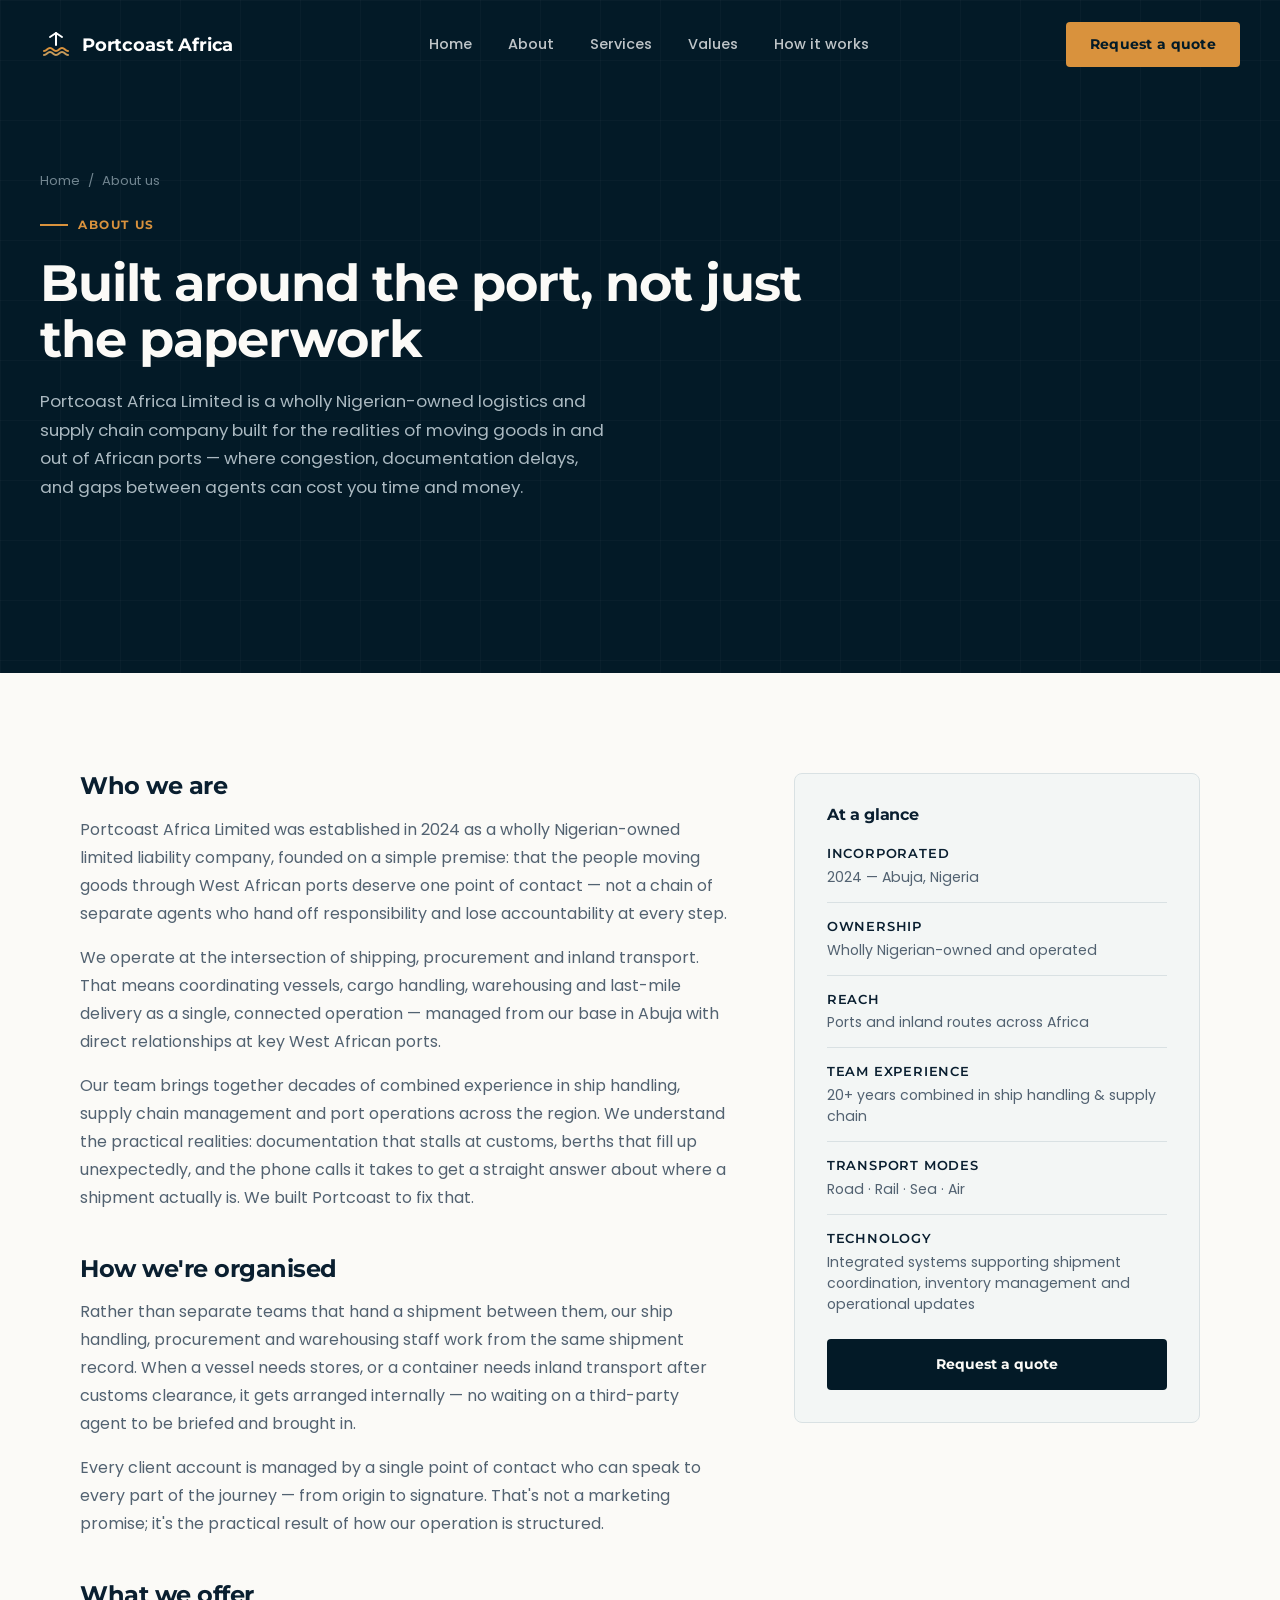
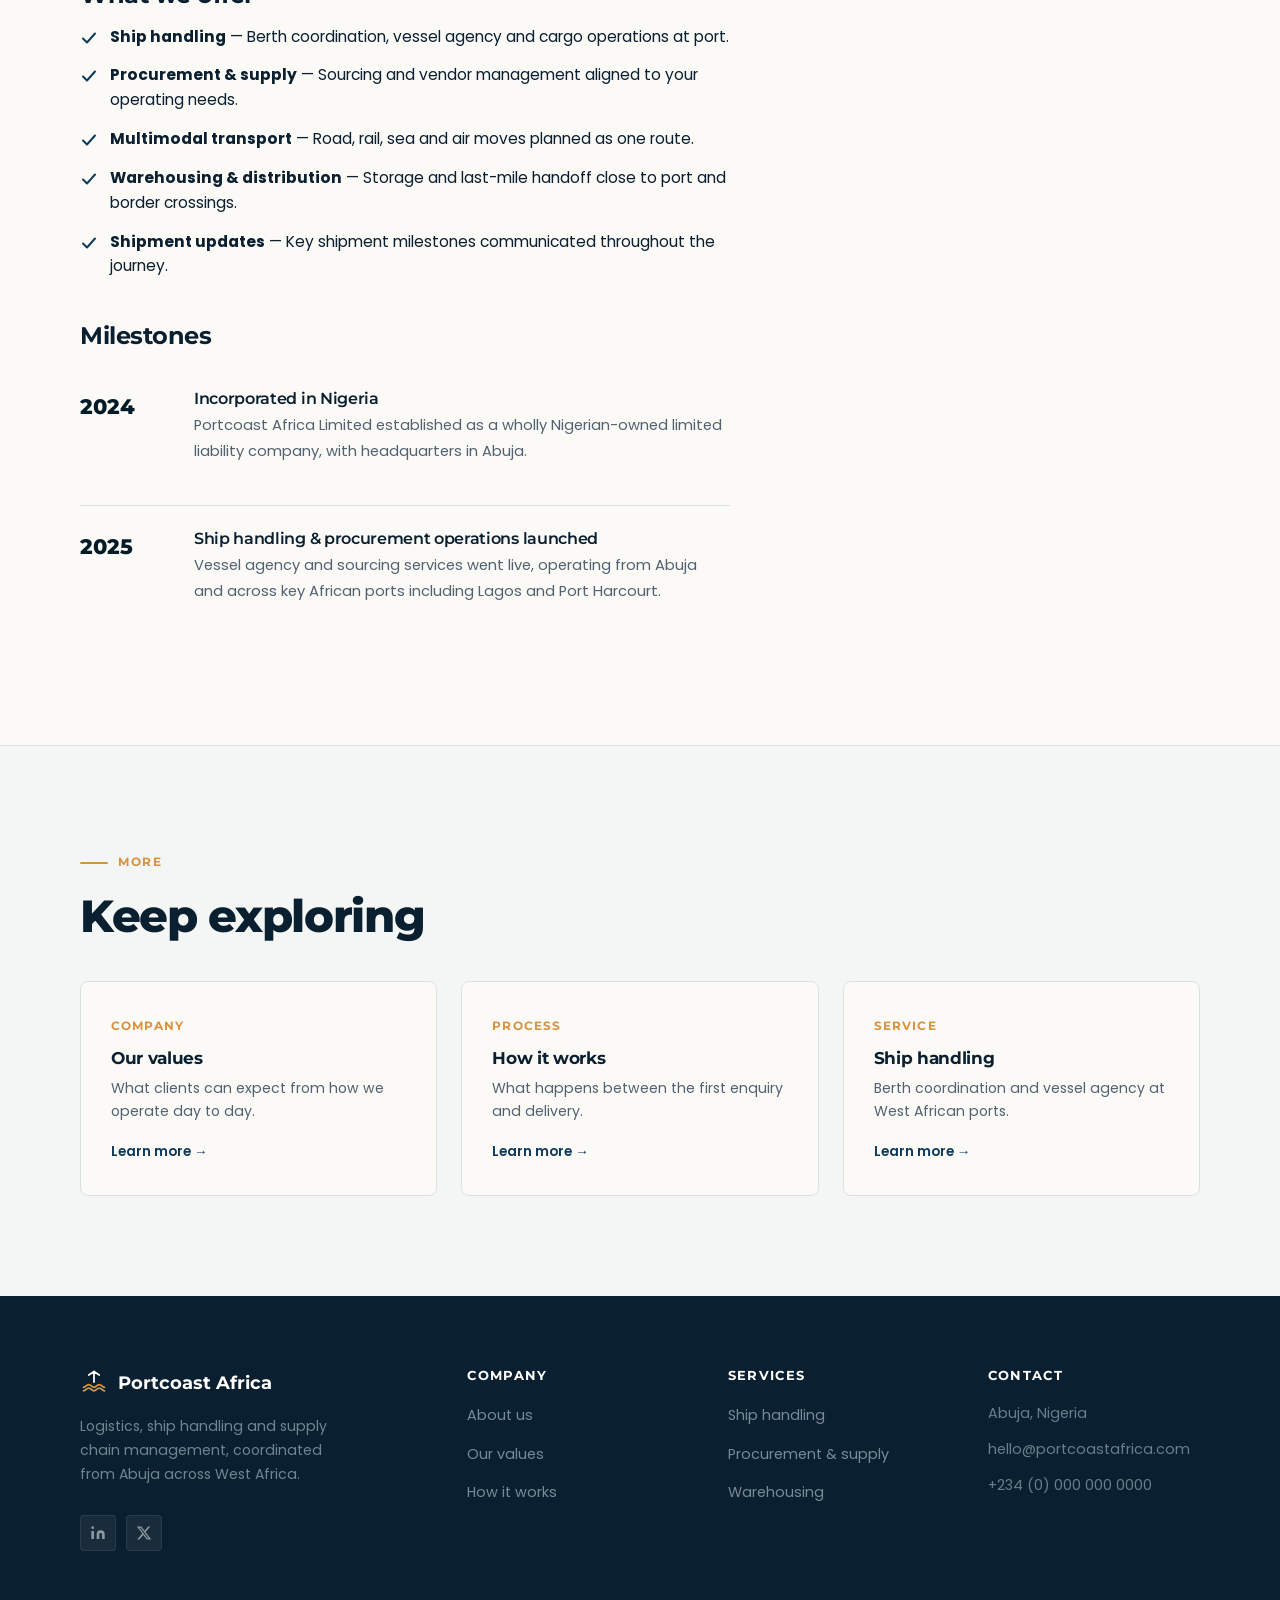
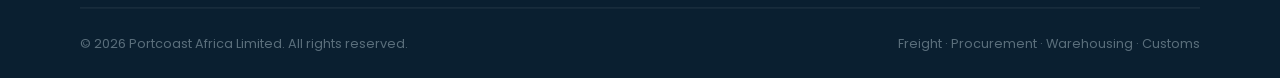
==== commit bf1835e7: "editting paged" ====
--- a/about.html
+++ b/about.html
@@ -1,291 +1,401 @@
-<!DOCTYPE html>
+<!doctype html>
 <html lang="en">
-
-<head>
-  <meta charset="UTF-8">
-  <meta name="viewport" content="width=device-width, initial-scale=1.0">
-  <title>About Us — Portcoast Africa Limited</title>
-  <meta name="description"
-    content="Learn who Portcoast Africa Limited is — a wholly Nigerian-owned logistics and supply chain company built for the realities of African ports.">
-  <link rel="preconnect" href="https://fonts.googleapis.com">
-  <link rel="preconnect" href="https://fonts.gstatic.com" crossorigin>
-  <link
-    href="https://fonts.googleapis.com/css2?family=Montserrat:wght@400;500;600;700;800&family=Poppins:wght@300;400;500;600;700&display=swap"
-    rel="stylesheet">
-  <link rel="stylesheet" href="styles.css">
-</head>
-
-<body>
-
-  <header id="site-header">
-    <div class="wrap nav">
-      <a href="index.html" class="brand">
-        <svg class="mark" viewBox="0 0 32 32" fill="none" xmlns="http://www.w3.org/2000/svg">
-          <path d="M4 22C7 22 7 19 10 19C13 19 13 22 16 22C19 22 19 19 22 19C25 19 25 22 28 22" stroke="#D9923D"
-            stroke-width="2" stroke-linecap="round" />
-          <path d="M4 26C7 26 7 23 10 23C13 23 13 26 16 26C19 26 19 23 22 23C25 23 25 26 28 26" stroke="#C79B5B"
-            stroke-width="2" stroke-linecap="round" />
-          <path d="M16 4V16M16 4L22 8M16 4L10 8" stroke="#fff" stroke-width="2" stroke-linecap="round"
-            stroke-linejoin="round" />
-        </svg>
-        Portcoast Africa
-      </a>
-      <ul class="navlinks">
-        <li><a href="index.html">Home</a></li>
-        <li><a href="about.html">About</a></li>
-        <li><a href="index.html#services">Services</a></li>
-        <li><a href="values.html">Values</a></li>
-        <li><a href="how-it-works.html">How it works</a></li>
-      </ul>
-      <a href="index.html#quote" class="nav-cta">Request a quote</a>
-    </div>
-  </header>
-  <script>
-    const h = document.getElementById('site-header');
-    window.addEventListener('scroll', () => { h.classList.toggle('scrolled', window.scrollY > 40); });
-    h.classList.add('scrolled'); // always dark on interior pages
-  </script>
-
-  <!-- Page Hero -->
-  <section class="page-hero">
-    <div class="wrap page-hero-inner">
-      <div class="breadcrumb">
-        <a href="index.html">Home</a>
-        <span>/</span>
-        <span>About us</span>
+  <head>
+    <meta charset="UTF-8" />
+    <meta name="viewport" content="width=device-width, initial-scale=1.0" />
+    <title>About Us — Portcoast Africa Limited</title>
+    <meta
+      name="description"
+      content="Learn who Portcoast Africa Limited is — a wholly Nigerian-owned logistics and supply chain company built for the realities of African ports."
+    />
+    <link rel="preconnect" href="https://fonts.googleapis.com" />
+    <link rel="preconnect" href="https://fonts.gstatic.com" crossorigin />
+    <link
+      href="https://fonts.googleapis.com/css2?family=Montserrat:wght@400;500;600;700;800&family=Poppins:wght@300;400;500;600;700&display=swap"
+      rel="stylesheet"
+    />
+    <link rel="stylesheet" href="styles.css" />
+  </head>
+
+  <body>
+    <header id="site-header">
+      <div class="wrap nav">
+        <a href="index.html" class="brand">
+          <svg
+            class="mark"
+            viewBox="0 0 32 32"
+            fill="none"
+            xmlns="http://www.w3.org/2000/svg"
+          >
+            <path
+              d="M4 22C7 22 7 19 10 19C13 19 13 22 16 22C19 22 19 19 22 19C25 19 25 22 28 22"
+              stroke="#D9923D"
+              stroke-width="2"
+              stroke-linecap="round"
+            />
+            <path
+              d="M4 26C7 26 7 23 10 23C13 23 13 26 16 26C19 26 19 23 22 23C25 23 25 26 28 26"
+              stroke="#C79B5B"
+              stroke-width="2"
+              stroke-linecap="round"
+            />
+            <path
+              d="M16 4V16M16 4L22 8M16 4L10 8"
+              stroke="#fff"
+              stroke-width="2"
+              stroke-linecap="round"
+              stroke-linejoin="round"
+            />
+          </svg>
+          Portcoast Africa
+        </a>
+        <ul class="navlinks">
+          <li><a href="index.html">Home</a></li>
+          <li><a href="about.html">About</a></li>
+          <li><a href="index.html#services">Services</a></li>
+          <li><a href="values.html">Values</a></li>
+          <li><a href="how-it-works.html">How it works</a></li>
+        </ul>
+        <a href="index.html#quote" class="nav-cta">Request a quote</a>
       </div>
-      <div class="eyebrow-line"><span class="dash"></span>ABOUT US</div>
-      <h1>Built around the port, not just the paperwork</h1>
-      <p class="lead">Portcoast Africa Limited is a wholly Nigerian-owned logistics and supply chain company built for
-        the realities of moving goods in and out of African ports — where congestion, documentation delays, and gaps
-        between agents can cost you time and money.</p>
-    </div>
-  </section>
-
-  <!-- Quick Stats Strip -->
-  <div class="strip">
-    <div class="wrap">
-      <span>Nigerian-owned</span>
-      <span>West Africa reach</span>
-      <span>20+ years combined experience</span>
-      <span>4 transport modes</span>
-      <span>In-house TMS &amp; WMS</span>
-    </div>
-  </div>
-
-  <!-- Main About Content -->
-  <section>
-    <div class="wrap content-layout">
-      <div class="content-main">
-
-        <!-- Who We Are -->
-        <h2>Who we are</h2>
-        <p>Portcoast Africa Limited was established in 2024 as a wholly Nigerian-owned limited liability company,
-          founded on a simple premise: that the people moving goods through West African ports deserve one point of
-          contact — not a chain of separate agents who hand off responsibility and lose accountability at every step.</p>
-        <p>We operate at the intersection of shipping, procurement and inland transport. That means coordinating
-          vessels, cargo handling, warehousing and last-mile delivery as a single, connected operation — managed from
-          our base in Abuja with direct relationships at key West African ports.</p>
-        <p>Our team brings together decades of combined experience in ship handling, supply chain management and port
-          operations across the region. We understand the practical realities: documentation that stalls at customs,
-          berths that fill up unexpectedly, and the phone calls it takes to get a straight answer about where a
-          shipment actually is. We built Portcoast to fix that.</p>
-
-        <!-- How We're Organized -->
-        <h2>How we're organised</h2>
-        <p>Rather than separate teams that hand a shipment between them, our ship handling, procurement and
-          warehousing staff work from the same shipment record. When a vessel needs stores, or a container needs
-          inland transport after customs clearance, it gets arranged internally — no waiting on a third-party agent
-          to be briefed and brought in.</p>
-        <p>Every client account is managed by a single point of contact who can speak to every part of the journey —
-          from origin to signature. That's not a marketing promise; it's the practical result of how our operation
-          is structured.</p>
-
-        <!-- What We Offer -->
-        <h2>What we offer</h2>
-        <ul class="plain">
-          <li>
-            <svg width="18" height="18" viewBox="0 0 18 18" fill="none">
-              <path d="M3 9.5L7 13.5L15 4.5" stroke="#0F3A5C" stroke-width="2" stroke-linecap="round"
-                stroke-linejoin="round" />
-            </svg>
-            <span><strong>Ship handling</strong> — Berth coordination, vessel agency and cargo operations at port.</span>
-          </li>
-          <li>
-            <svg width="18" height="18" viewBox="0 0 18 18" fill="none">
-              <path d="M3 9.5L7 13.5L15 4.5" stroke="#0F3A5C" stroke-width="2" stroke-linecap="round"
-                stroke-linejoin="round" />
-            </svg>
-            <span><strong>Procurement &amp; supply</strong> — Sourcing and vendor management aligned to your operating needs.</span>
-          </li>
-          <li>
-            <svg width="18" height="18" viewBox="0 0 18 18" fill="none">
-              <path d="M3 9.5L7 13.5L15 4.5" stroke="#0F3A5C" stroke-width="2" stroke-linecap="round"
-                stroke-linejoin="round" />
-            </svg>
-            <span><strong>Multimodal transport</strong> — Road, rail, sea and air moves planned as one route.</span>
-          </li>
-          <li>
-            <svg width="18" height="18" viewBox="0 0 18 18" fill="none">
-              <path d="M3 9.5L7 13.5L15 4.5" stroke="#0F3A5C" stroke-width="2" stroke-linecap="round"
-                stroke-linejoin="round" />
-            </svg>
-            <span><strong>Warehousing &amp; distribution</strong> — Storage and last-mile handoff close to port and border crossings.</span>
-          </li>
-          <li>
-            <svg width="18" height="18" viewBox="0 0 18 18" fill="none">
-              <path d="M3 9.5L7 13.5L15 4.5" stroke="#0F3A5C" stroke-width="2" stroke-linecap="round"
-                stroke-linejoin="round" />
-            </svg>
-            <span><strong>In-house TMS &amp; WMS</strong> — Real-time shipment and inventory visibility, shared with clients.</span>
-          </li>
-        </ul>
-
-        <!-- Milestones -->
-        <h2>Milestones</h2>
-        <div class="timeline">
-          <div class="tl-item">
-            <div class="tl-year">2024</div>
-            <div>
-              <h3>Incorporated in Nigeria</h3>
-              <p>Portcoast Africa Limited established as a wholly Nigerian-owned limited liability company, with
-                headquarters in Abuja.</p>
+    </header>
+    <script>
+      const h = document.getElementById("site-header");
+      window.addEventListener("scroll", () => {
+        h.classList.toggle("scrolled", window.scrollY > 40);
+      });
+      h.classList.add("scrolled"); // always dark on interior pages
+    </script>
+
+    <!-- Page Hero -->
+    <section class="page-hero">
+      <div class="wrap page-hero-inner">
+        <div class="breadcrumb">
+          <a href="index.html">Home</a>
+          <span>/</span>
+          <span>About us</span>
+        </div>
+        <div class="eyebrow-line"><span class="dash"></span>ABOUT US</div>
+        <h1>Built around the port, not just the paperwork</h1>
+        <p class="lead">
+          Portcoast Africa Limited is a wholly Nigerian-owned logistics and
+          supply chain company built for the realities of moving goods in and
+          out of African ports — where congestion, documentation delays, and
+          gaps between agents can cost you time and money.
+        </p>
+      </div>
+    </section>
+
+    <!-- Main About Content -->
+    <section>
+      <div class="wrap content-layout">
+        <div class="content-main">
+          <!-- Who We Are -->
+          <h2>Who we are</h2>
+          <p>
+            Portcoast Africa Limited was established in 2024 as a wholly
+            Nigerian-owned limited liability company, founded on a simple
+            premise: that the people moving goods through West African ports
+            deserve one point of contact — not a chain of separate agents who
+            hand off responsibility and lose accountability at every step.
+          </p>
+          <p>
+            We operate at the intersection of shipping, procurement and inland
+            transport. That means coordinating vessels, cargo handling,
+            warehousing and last-mile delivery as a single, connected operation
+            — managed from our base in Abuja with direct relationships at key
+            West African ports.
+          </p>
+          <p>
+            Our team brings together decades of combined experience in ship
+            handling, supply chain management and port operations across the
+            region. We understand the practical realities: documentation that
+            stalls at customs, berths that fill up unexpectedly, and the phone
+            calls it takes to get a straight answer about where a shipment
+            actually is. We built Portcoast to fix that.
+          </p>
+
+          <!-- How We're Organized -->
+          <h2>How we're organised</h2>
+          <p>
+            Rather than separate teams that hand a shipment between them, our
+            ship handling, procurement and warehousing staff work from the same
+            shipment record. When a vessel needs stores, or a container needs
+            inland transport after customs clearance, it gets arranged
+            internally — no waiting on a third-party agent to be briefed and
+            brought in.
+          </p>
+          <p>
+            Every client account is managed by a single point of contact who can
+            speak to every part of the journey — from origin to signature.
+            That's not a marketing promise; it's the practical result of how our
+            operation is structured.
+          </p>
+
+          <!-- What We Offer -->
+          <h2>What we offer</h2>
+          <ul class="plain">
+            <li>
+              <svg width="18" height="18" viewBox="0 0 18 18" fill="none">
+                <path
+                  d="M3 9.5L7 13.5L15 4.5"
+                  stroke="#0F3A5C"
+                  stroke-width="2"
+                  stroke-linecap="round"
+                  stroke-linejoin="round"
+                />
+              </svg>
+              <span
+                ><strong>Ship handling</strong> — Berth coordination, vessel
+                agency and cargo operations at port.</span
+              >
+            </li>
+            <li>
+              <svg width="18" height="18" viewBox="0 0 18 18" fill="none">
+                <path
+                  d="M3 9.5L7 13.5L15 4.5"
+                  stroke="#0F3A5C"
+                  stroke-width="2"
+                  stroke-linecap="round"
+                  stroke-linejoin="round"
+                />
+              </svg>
+              <span
+                ><strong>Procurement &amp; supply</strong> — Sourcing and vendor
+                management aligned to your operating needs.</span
+              >
+            </li>
+            <li>
+              <svg width="18" height="18" viewBox="0 0 18 18" fill="none">
+                <path
+                  d="M3 9.5L7 13.5L15 4.5"
+                  stroke="#0F3A5C"
+                  stroke-width="2"
+                  stroke-linecap="round"
+                  stroke-linejoin="round"
+                />
+              </svg>
+              <span
+                ><strong>Multimodal transport</strong> — Road, rail, sea and air
+                moves planned as one route.</span
+              >
+            </li>
+            <li>
+              <svg width="18" height="18" viewBox="0 0 18 18" fill="none">
+                <path
+                  d="M3 9.5L7 13.5L15 4.5"
+                  stroke="#0F3A5C"
+                  stroke-width="2"
+                  stroke-linecap="round"
+                  stroke-linejoin="round"
+                />
+              </svg>
+              <span
+                ><strong>Warehousing &amp; distribution</strong> — Storage and
+                last-mile handoff close to port and border crossings.</span
+              >
+            </li>
+            <li>
+              <svg width="18" height="18" viewBox="0 0 18 18" fill="none">
+                <path
+                  d="M3 9.5L7 13.5L15 4.5"
+                  stroke="#0F3A5C"
+                  stroke-width="2"
+                  stroke-linecap="round"
+                  stroke-linejoin="round"
+                />
+              </svg>
+              <span
+                ><strong>Shipment updates</strong> — Key shipment milestones
+                communicated throughout the journey.
+              </span>
+            </li>
+          </ul>
+
+          <!-- Milestones -->
+          <h2>Milestones</h2>
+          <div class="timeline">
+            <div class="tl-item">
+              <div class="tl-year">2024</div>
+              <div>
+                <h3>Incorporated in Nigeria</h3>
+                <p>
+                  Portcoast Africa Limited established as a wholly
+                  Nigerian-owned limited liability company, with headquarters in
+                  Abuja.
+                </p>
+              </div>
             </div>
-          </div>
-          <div class="tl-item">
-            <div class="tl-year">2025</div>
-            <div>
-              <h3>Ship handling &amp; procurement operations launched</h3>
-              <p>Vessel agency and sourcing services went live, operating from Abuja and across key West African
-                ports including Lagos and Port Harcourt.</p>
+            <div class="tl-item">
+              <div class="tl-year">2025</div>
+              <div>
+                <h3>Ship handling &amp; procurement operations launched</h3>
+                <p>
+                  Vessel agency and sourcing services went live, operating from
+                  Abuja and across key African ports including Lagos and
+                  Port Harcourt.
+                </p>
+              </div>
             </div>
-          </div>
-          <div class="tl-item">
-            <div class="tl-year">2026</div>
-            <div>
-              <h3>Warehousing &amp; visibility platform introduced</h3>
-              <p>In-house Transport and Warehouse Management Systems deployed, giving clients direct, real-time
-                visibility into their shipments and inventory without needing to call.</p>
+            <!-- <div class="tl-item">
+              <div class="tl-year">2026</div>
+              <div>
+                <h3>Warehousing &amp; visibility platform introduced</h3>
+                <p>
+                  In-house Transport and Warehouse Management Systems deployed,
+                  giving clients direct, real-time visibility into their
+                  shipments and inventory without needing to call.
+                </p>
+              </div>
+            </div> -->
+          </div>
+        </div>
+
+        <!-- Sidebar -->
+        <aside class="sidebar-box">
+          <h3>At a glance</h3>
+          <ul>
+            <li>
+              <strong>Incorporated</strong>
+              2024 — Abuja, Nigeria
+            </li>
+            <li>
+              <strong>Ownership</strong>
+              Wholly Nigerian-owned and operated
+            </li>
+            <li>
+              <strong>Reach</strong>
+              Ports and inland routes across Africa
+            </li>
+            <li>
+              <strong>Team experience</strong>
+              20+ years combined in ship handling &amp; supply chain
+            </li>
+            <li>
+              <strong>Transport modes</strong>
+              Road · Rail · Sea · Air
+            </li>
+            <li>
+              <strong>Technology</strong>
+              Integrated systems supporting shipment coordination, inventory management and operational updates
+            </li>
+          </ul>
+          <a href="index.html#quote" class="sidebar-cta">Request a quote</a>
+        </aside>
+      </div>
+    </section>
+
+    <!-- Related Links -->
+    <section class="related">
+      <div class="wrap">
+        <div style="margin-bottom: 40px">
+          <div class="section-label">More</div>
+          <h2 class="section-title">Keep exploring</h2>
+        </div>
+        <div class="related-grid">
+          <div class="related-card">
+            <span>COMPANY</span>
+            <h3>Our values</h3>
+            <p>What clients can expect from how we operate day to day.</p>
+            <a href="values.html">Learn more →</a>
+          </div>
+          <div class="related-card">
+            <span>PROCESS</span>
+            <h3>How it works</h3>
+            <p>What happens between the first enquiry and delivery.</p>
+            <a href="how-it-works.html">Learn more →</a>
+          </div>
+          <div class="related-card">
+            <span>SERVICE</span>
+            <h3>Ship handling</h3>
+            <p>Berth coordination and vessel agency at West African ports.</p>
+            <a href="ship-handling.html">Learn more →</a>
+          </div>
+        </div>
+      </div>
+    </section>
+
+    <footer>
+      <div class="wrap">
+        <div class="footer-top">
+          <div class="footer-brand-wrap">
+            <a href="index.html" class="footer-brand">
+              <svg width="28" height="28" viewBox="0 0 32 32" fill="none">
+                <path
+                  d="M4 22C7 22 7 19 10 19C13 19 13 22 16 22C19 22 19 19 22 19C25 19 25 22 28 22"
+                  stroke="#D9923D"
+                  stroke-width="2"
+                  stroke-linecap="round"
+                />
+                <path
+                  d="M4 26C7 26 7 23 10 23C13 23 13 26 16 26C19 26 19 23 22 23C25 23 25 26 28 26"
+                  stroke="#C79B5B"
+                  stroke-width="2"
+                  stroke-linecap="round"
+                />
+                <path
+                  d="M16 4V16M16 4L22 8M16 4L10 8"
+                  stroke="white"
+                  stroke-width="2"
+                  stroke-linecap="round"
+                  stroke-linejoin="round"
+                />
+              </svg>
+              Portcoast Africa
+            </a>
+            <p>
+              Logistics, ship handling and supply chain management, coordinated
+              from Abuja across West Africa.
+            </p>
+            <div class="footer-socials">
+              <a href="#" class="footer-social" aria-label="LinkedIn"
+                ><svg viewBox="0 0 24 24" fill="currentColor">
+                  <path
+                    d="M16 8a6 6 0 0 1 6 6v7h-4v-7a2 2 0 0 0-2-2 2 2 0 0 0-2 2v7h-4v-7a6 6 0 0 1 6-6z"
+                  />
+                  <rect x="2" y="9" width="4" height="12" />
+                  <circle cx="4" cy="4" r="2" /></svg
+              ></a>
+              <a href="#" class="footer-social" aria-label="Twitter"
+                ><svg viewBox="0 0 24 24" fill="currentColor">
+                  <path
+                    d="M18.244 2.25h3.308l-7.227 8.26 8.502 11.24H16.17l-5.214-6.817L4.99 21.75H1.68l7.73-8.835L1.254 2.25H8.08l4.713 6.231zm-1.161 17.52h1.833L7.084 4.126H5.117z"
+                  /></svg
+              ></a>
             </div>
           </div>
-        </div>
-
+          <div class="footer-col">
+            <h4>Company</h4>
+            <ul>
+              <li><a href="about.html">About us</a></li>
+              <li><a href="values.html">Our values</a></li>
+              <li><a href="how-it-works.html">How it works</a></li>
+            </ul>
+          </div>
+          <div class="footer-col">
+            <h4>Services</h4>
+            <ul>
+              <li><a href="ship-handling.html">Ship handling</a></li>
+              <li>
+                <a href="procurement-supply.html">Procurement &amp; supply</a>
+              </li>
+              <li><a href="warehousing.html">Warehousing</a></li>
+            </ul>
+          </div>
+          <div class="footer-col">
+            <h4>Contact</h4>
+            <ul>
+              <li>Abuja, Nigeria</li>
+              <li>hello@portcoastafrica.com</li>
+              <li>+234 (0) 000 000 0000</li>
+            </ul>
+          </div>
+        </div>
+        <div class="footer-bottom">
+          <span>© 2026 Portcoast Africa Limited. All rights reserved.</span>
+          <span>Freight · Procurement · Warehousing · Customs</span>
+        </div>
       </div>
-
-      <!-- Sidebar -->
-      <aside class="sidebar-box">
-        <h3>At a glance</h3>
-        <ul>
-          <li>
-            <strong>Incorporated</strong>
-            2024 — Abuja, Nigeria
-          </li>
-          <li>
-            <strong>Ownership</strong>
-            Wholly Nigerian-owned and operated
-          </li>
-          <li>
-            <strong>Reach</strong>
-            Ports and inland routes across West Africa
-          </li>
-          <li>
-            <strong>Team experience</strong>
-            20+ years combined in ship handling &amp; supply chain
-          </li>
-          <li>
-            <strong>Transport modes</strong>
-            Road · Rail · Sea · Air
-          </li>
-          <li>
-            <strong>Technology</strong>
-            In-house TMS and WMS platforms
-          </li>
-        </ul>
-        <a href="index.html#quote" class="sidebar-cta">Request a quote</a>
-      </aside>
-    </div>
-  </section>
-
-  <!-- Related Links -->
-  <section class="related">
-    <div class="wrap">
-      <div style="margin-bottom:40px;">
-        <div class="section-label">More</div>
-        <h2 class="section-title">Keep exploring</h2>
-      </div>
-      <div class="related-grid">
-        <div class="related-card">
-          <span>COMPANY</span>
-          <h3>Our values</h3>
-          <p>What clients can expect from how we operate day to day.</p>
-          <a href="values.html">Learn more →</a>
-        </div>
-        <div class="related-card">
-          <span>PROCESS</span>
-          <h3>How it works</h3>
-          <p>What happens between the first enquiry and delivery.</p>
-          <a href="how-it-works.html">Learn more →</a>
-        </div>
-        <div class="related-card">
-          <span>SERVICE</span>
-          <h3>Ship handling</h3>
-          <p>Berth coordination and vessel agency at West African ports.</p>
-          <a href="ship-handling.html">Learn more →</a>
-        </div>
-      </div>
-    </div>
-  </section>
-
-  <footer>
-    <div class="wrap">
-      <div class="footer-top">
-        <div class="footer-brand-wrap">
-          <a href="index.html" class="footer-brand">
-            <svg width="28" height="28" viewBox="0 0 32 32" fill="none">
-              <path d="M4 22C7 22 7 19 10 19C13 19 13 22 16 22C19 22 19 19 22 19C25 19 25 22 28 22" stroke="#D9923D" stroke-width="2" stroke-linecap="round" />
-              <path d="M4 26C7 26 7 23 10 23C13 23 13 26 16 26C19 26 19 23 22 23C25 23 25 26 28 26" stroke="#C79B5B" stroke-width="2" stroke-linecap="round" />
-              <path d="M16 4V16M16 4L22 8M16 4L10 8" stroke="white" stroke-width="2" stroke-linecap="round" stroke-linejoin="round" />
-            </svg>
-            Portcoast Africa
-          </a>
-          <p>Logistics, ship handling and supply chain management, coordinated from Abuja across West Africa.</p>
-          <div class="footer-socials">
-            <a href="#" class="footer-social" aria-label="LinkedIn"><svg viewBox="0 0 24 24" fill="currentColor"><path d="M16 8a6 6 0 0 1 6 6v7h-4v-7a2 2 0 0 0-2-2 2 2 0 0 0-2 2v7h-4v-7a6 6 0 0 1 6-6z"/><rect x="2" y="9" width="4" height="12"/><circle cx="4" cy="4" r="2"/></svg></a>
-            <a href="#" class="footer-social" aria-label="Twitter"><svg viewBox="0 0 24 24" fill="currentColor"><path d="M18.244 2.25h3.308l-7.227 8.26 8.502 11.24H16.17l-5.214-6.817L4.99 21.75H1.68l7.73-8.835L1.254 2.25H8.08l4.713 6.231zm-1.161 17.52h1.833L7.084 4.126H5.117z"/></svg></a>
-          </div>
-        </div>
-        <div class="footer-col">
-          <h4>Company</h4>
-          <ul>
-            <li><a href="about.html">About us</a></li>
-            <li><a href="values.html">Our values</a></li>
-            <li><a href="how-it-works.html">How it works</a></li>
-          </ul>
-        </div>
-        <div class="footer-col">
-          <h4>Services</h4>
-          <ul>
-            <li><a href="ship-handling.html">Ship handling</a></li>
-            <li><a href="procurement-supply.html">Procurement &amp; supply</a></li>
-            <li><a href="warehousing.html">Warehousing</a></li>
-          </ul>
-        </div>
-        <div class="footer-col">
-          <h4>Contact</h4>
-          <ul>
-            <li>Abuja, Nigeria</li>
-            <li>hello@portcoastafrica.com</li>
-            <li>+234 (0) 000 000 0000</li>
-          </ul>
-        </div>
-      </div>
-      <div class="footer-bottom">
-        <span>© 2026 Portcoast Africa Limited. All rights reserved.</span>
-        <span>Freight · Procurement · Warehousing · Customs</span>
-      </div>
-    </div>
-  </footer>
-
-</body>
-
+    </footer>
+  </body>
 </html>
--- a/styles.css
+++ b/styles.css
@@ -477,7 +477,7 @@
   border: 1px solid rgba(100,160,220,0.2);
 }
 
-.hero-badge {
+/* .hero-badge {
   position: absolute;
   bottom: -18px;
   right: -18px;
@@ -507,7 +507,7 @@
 
 @media (max-width: 900px) {
   .hero-badge { display: none; }
-}
+} */
 
 /* ---------- Scroll-down cue ---------- */
 .scroll-cue {
@@ -617,7 +617,7 @@
 .strip-track {
   display: flex;
   width: max-content;
-  animation: marquee 22s linear infinite;
+  animation: marquee 28s linear infinite;
 }
 
 .strip-track span {
